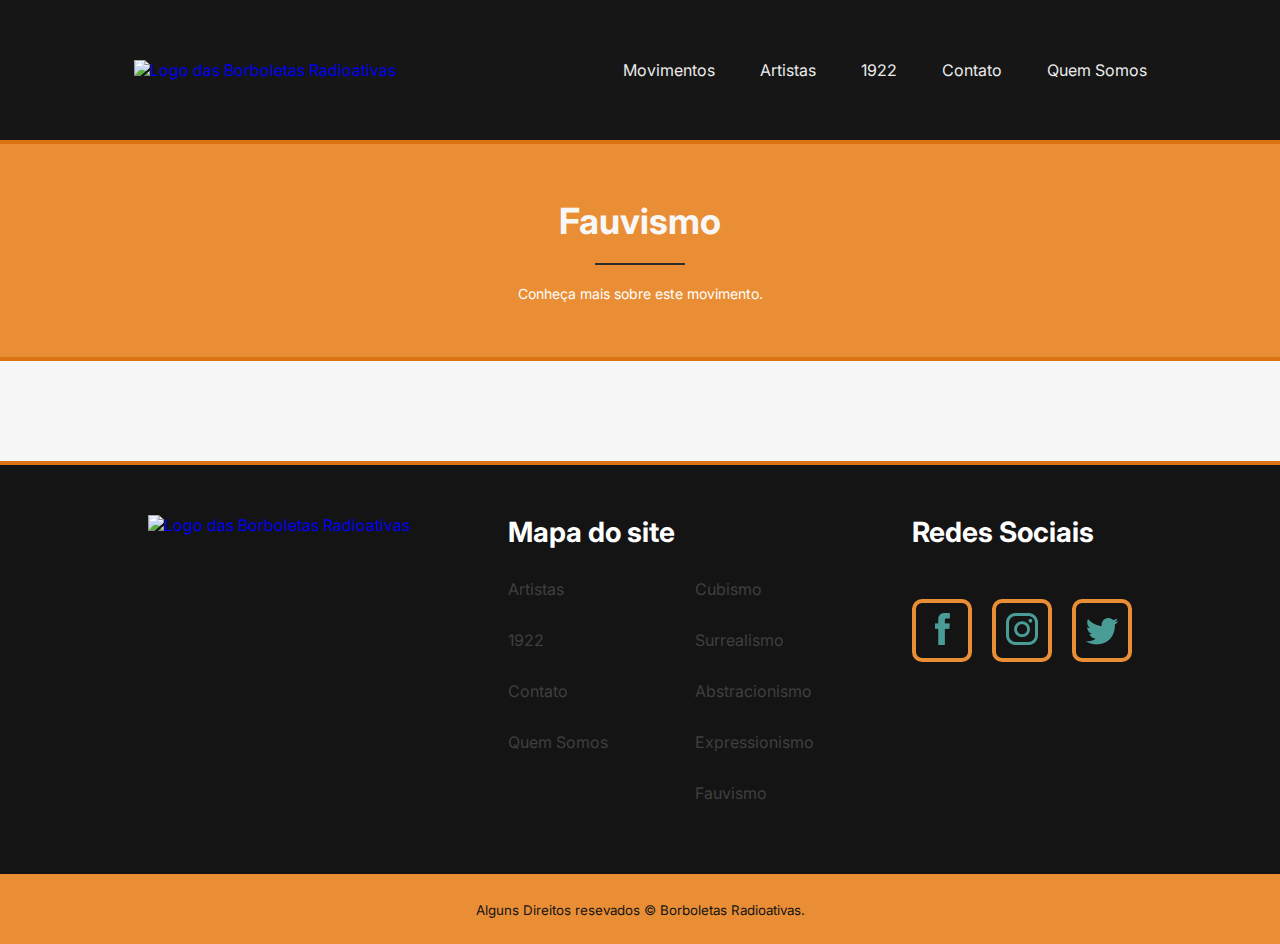
==== 1922.html @ eb455673 "varias coisas" ====
<!DOCTYPE html>
<html lang="pt-br">

<head>
  <meta charset="UTF-8">
  <link rel="icon" href="img/icon.svg" type="svg">
  <title>1922 - Movimentos Artisticos</title>
  <link rel="stylesheet" href="css/style.css">
  <link rel="preconnect" href="https://fonts.googleapis.com">
  <link rel="preconnect" href="https://fonts.gstatic.com" crossorigin>
  <link href="https://fonts.googleapis.com/css2?family=Inter:wght@200;400;700&display=swap" rel="stylesheet">
</head>

<body>
  <header class="header">
    <a href="index.html"><img src="img/logo.png" alt="Logo das Borboletas Radioativas"></a>
    <nav>
      <ul class="navegacao">
        <li><a href="#">Movimentos</a>
          <ul class="dropDown">
            <li><a href="cubismo.html">Cubismo</a></li>
            <li><a href="surrealismo.html">Surrealismo</a></li>
            <li><a href="abstracionismo.html">Abstracionismo</a></li>
            <li><a href="expressionismo.html">Expressionismo</a></li>
            <li><a href="fauvismo.html">Fauvismo</a></li>
          </ul>
        </li>
        <li><a href="artistas.html">Artistas</a></li>
        <li><a href="1922.html">1922</a></li>
        <li><a href="contato.html">Contato</a></li>
        <li><a href="quemsomos.html">Quem Somos</a></li>
      </ul>
    </nav>
  </header>
  <section class="banner banner-mov">
    <h1>Fauvismo</h1>
    <p>Conheça mais sobre este movimento.</p>
  </section>

  <!-- AQUI VEM COMEÇA SEU LAYOUT -->

  <footer class="footer-content">
    <a href="index.html"><img src="img/logo.png" alt="Logo das Borboletas Radioativas"></a>
    <section class="mapaSite">
      <section class="mapaSite-1">
        <h3>Mapa do site</h3>
        <ul>
          <li><a href="artistas.html">Artistas</a></li>
          <li><a href="1922.html">1922</a></li>
          <li><a href="contato.html">Contato</a></li>
          <li><a href="quemsomos.html">Quem Somos</a></li>
        </ul>
      </section>
      <section class="movimentos-mapa">
        <ul>
          <li><a href="cubismo.html">Cubismo</a></li>
          <li><a href="surrealismo.html">Surrealismo</a></li>
          <li><a href="abstracionismo.html">Abstracionismo</a></li>
          <li><a href="expressionismo.html">Expressionismo</a></li>
          <li><a href="fauvismo.html">Fauvismo</a></li>
        </ul>
      </section>
    </section>
    <section class="redesSociais">
      <h3>Redes Sociais</h3>
      <ul>
        <li><a href="#"><img src="img/face.png" alt="Facebook"></a></li>
        <li><a href="#"><img src="img/insta.png" alt="Instagram"></a></li>
        <li><a href="#"><img src="img/twitter.png" alt="Twitter"></a></li>
      </ul>
    </section>
  </footer>
  <footer class="copy">
    <small>Alguns Direitos resevados © Borboletas Radioativas.</small>
  </footer>
</body>

</html>
---- css/style.css ----
/*==========|Geral|==========*/
* {
  margin:0;
  padding: 0;
  text-decoration: none;
  list-style: none;
  font-family: "Inter", Arial, Helvetica, sans-serif;
}
body {
  background: #f7f7f7;
  color:#141414;
}
p {
  font-size:16px;
}


/*Utilitario*/
.img {
  border: white solid 5px;
  border-radius:4px;
  box-shadow: rgba(0, 0, 0, 0.4) 0px 2px 4px, rgba(0, 0, 0, 0.3) 0px 7px 13px -3px, rgba(0, 0, 0, 0.2) 0px -3px 0px inset;
}
.txt {
  text-align: center;
}
.subtitulo {
  margin-top:90px;
  font-size: 28px;
  color: #141414;
  text-align: center;
  margin-bottom: 20px;
}
.subtitulo:after {
  content: "";
  display: block;
  width: 100px;
  height: 3px;
  background: #4A9C97;
  margin: 5px auto;
}

/*==========|Header|==========*/
.header {
  padding:20px;
  background: #161616;
  display: flex;
  align-items: center;
  justify-content: space-around;
}
.navegacao{
  gap: 45px;
  display: flex;
}
.navegacao li a{
  padding:40px 0;
  display: inline-block;
  color:#ebebeb;
  font-size:16px;
  position: relative;
}
.navegacao li a:after {
  content: "";
  display: block;
  height: 2px;
  width: 0px;
  background: white;
  margin-top: 4px;
  transition: 0.3s;
  position: absolute;
}
.navegacao li a:hover {
  color:white;
}
.navegacao li a:hover:after {
  width: 100%;
}

/*==========|DropDown|==========*/
.dropDown li a {
  text-align: center;
  padding:0;
  margin:10px 15px 20px;
}
.navegacao ul {
  display: none;
  position:absolute;
  background: #161616;
  border-radius:4px;
  border:1px solid black;
}
.navegacao li:hover ul{
  display: block;
  position:absolute;
  top:101px;
}
.dropDown li:hover {
  background-color: #1a1a1a;
}

/*==========|BANNER|==========*/
.banner-mov h1:after {
  content:"";
  display: block;
  width: 90px;
  height: 2px;
  background: #2c2c2c;
  margin:20px auto 15px auto;
}
.banner-mov p {
  font-size:14px;
  color:#ffffff;
}
.banner {
  color:#f7f7f7;
  padding:55px 0px 55px 0px;
  border-top:4px solid #DC7313;
  border-bottom:4px solid #DC7313;
  background: #EA8E35;
  text-align: center;
}
.banner h1 {
  text-align: center;
  margin: 0 auto 20px;
  max-width:600px;
  font-size:36px;
}
.frase p {
  color: #ffffff;
  margin: 0 auto;
  max-width: 600px;
  font-style: italic;
  font-size:14px;
}
.frase p::after {
  content:"";
  display: block;
  width: 90px;
  height: 2px;
  background: #2c2c2c;
  margin:20px auto 15px auto;
}
.frase cite {
  display:block;
  margin-top:20px;
  font-style: normal;
}

/*==========|Conteúdo|==========*/
.container {
  max-width:920px;
  margin: 0 auto;
}
.article p{
  margin-bottom:40px;
}
.txt-article p {
  margin-bottom:20px;
}
.conteudo-txt {
  width:920px;
  margin: 30px auto;
}
.conteudo-img-txt {
  margin:0 auto;
  max-width:920px;
  display: flex;
  gap:30px;
}
.fonte small{
  display: flex;
  flex-direction: column;
  text-align: right;
  font-size: 14px;
  border-radius:10px;
  color:#aaaaaa;
  margin-bottom: 10px;
}
.fonte small a{
  color:#aaaaaa;
}
.fonte small a:hover {
  text-decoration: underline;
}
.content-2 {
  margin-top: 150px;
  display:flex;
  gap:40px;
  justify-content: center;
}
.content-2 section {
  max-width: 500px;
}
.content-2 article h2 {
  text-align: left;
  font-size: 28px;
  color:#141414;
}
.content-2 section h2::after {
  content:'';
  display: block;
  height: 3px;
  width:90px;
  background: #4A9C97;
  margin:10px 0px;
}
.content-2 section p {
  margin-bottom:20px;
}
.content-2 section footer small {
  align-items: flex-start;
}

/*==========|Footer|==========*/
.footer-content {
  margin-top:100px;
  border-top:4px solid #DC7313;
  background: #141414;
  color:white;
  display:flex;
  justify-content: space-evenly;
  align-self: center;
  padding:50px;
}
.mapaSite {
  display:flex;
  gap:20px;
}
.footer-content h3 {
  margin-bottom:20px;
  font-size:28px;
  color: white;
}
.mapaSite-1 ul li a{
  display: inline-block;
  color:#3f3f3f;
  padding:10px 0px;
}
.mapaSite-1 ul li{
  margin:5px 0;
}
.mapaSite-1 ul li a::after{
  content: "";
  display: block;
  height: 2px;
  width: 0px;
  background: #aaaaaa;
  margin-top: 4px;
  transition: 0.3s;
}
.mapaSite-1 ul li a:hover:after {
  width: 100%;
}
.mapaSite-1 ul li a:hover{
  color:#aaaaaa;
}
.movimentos-mapa {
  margin-top:12px;
}
.movimentos-mapa ul li a {
  display: inline-block;
  color: #3f3f3f;
  padding:10px 0;
}
.movimentos-mapa h4{
  margin-bottom:20px;
  font-size: 18px;
  color:#141414;
}
.movimentos-mapa ul li a::after{
  content: "";
  display: block;
  height: 2px;
  width: 0px;
  background: #aaaaaa;
  margin-top: 4px;
  transition: 0.3s;
}
.movimentos-mapa ul li a:hover:after{
  width:100%;
}
.movimentos-mapa ul li a:hover {
  color:#aaaaaa;
}
.movimentos-mapa ul li {
  margin: 5px 0px;
}
.movimentos-mapa ul li:nth-child(1) {
  margin-top:42px;
}
.redesSociais ul{
  margin-top:50px;
  display: flex;
  gap:20px;
  align-items: center;
  justify-content: center;
}
.redesSociais ul li {
  padding:10px 10px 9px;
  border: #EA8E35 solid 4px;
  border-radius: 10px;
  transition:0.3s;
}
.redesSociais ul li:hover {
 border-radius: 2px;
 border:#00747C solid 4px;
 transform: translateY(-4px);
}
.copy {
  text-align: center;
  background:#EA8E35;
  padding:25px;
}

/*==========|Abstracionismo|==========*/
.abs-section {
  margin-top:60px;
  display: flex;
  gap: 20px;
}
.abs-section .txt-article {
  margin-top:70px;
}
.abs-section article h2 {
  margin:20px 0px 10px 0px;
  font-size:24px;
  text-align: left;
}
.abs-section article h2:after {
  margin:5px 0px 0px 2px;
}
.abs-caracteristicas h2 {
  max-width: 450px;
  margin-top:50px;
  font-size: 30px;
  text-align: left;
}
.abs-caracteristicas h2:after{
  margin: 10px 0px;
}
.abs-caracteristicas p {
  margin-top:20px;
  max-width: 700px;
}
.abs-caracteristicas ul{
  max-width: 300px;
  margin:30px 0px 0px 30px;
}
.abs-caracteristicas ul li{
  padding:10px;
}
.abs-caracteristicas ul li:nth-child(2n+1){
  background: #4A9C97;
}
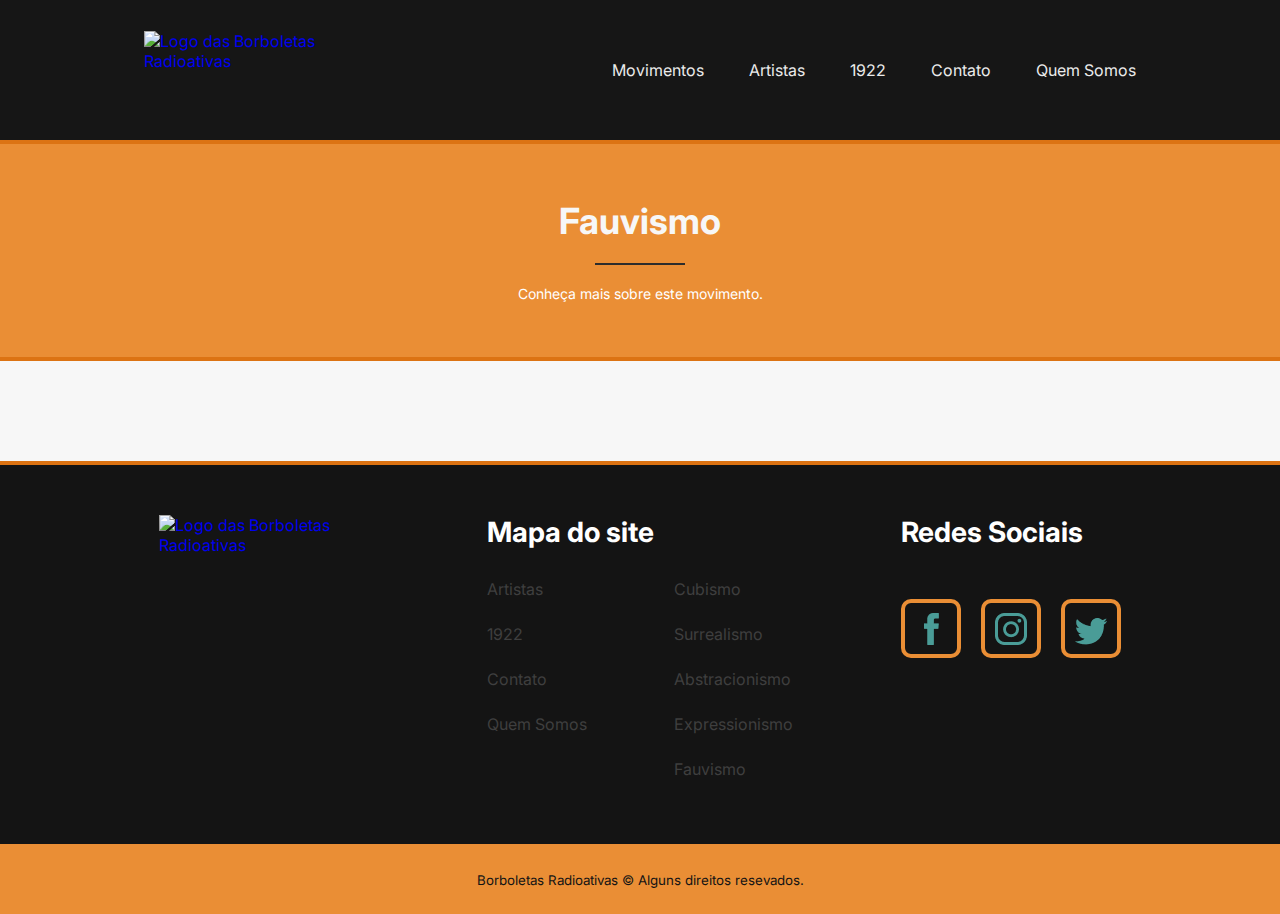
==== commit 363f7132: "correção footer mensagem de copy" ====
--- a/1922.html
+++ b/1922.html
@@ -3,7 +3,7 @@
 
 <head>
   <meta charset="UTF-8">
-  <link rel="icon" href="img/icon.svg" type="svg">
+  <link rel="icon" href="img/icon.svg">
   <title>1922 - Movimentos Artisticos</title>
   <link rel="stylesheet" href="css/style.css">
   <link rel="preconnect" href="https://fonts.googleapis.com">
@@ -13,7 +13,7 @@
 
 <body>
   <header class="header">
-    <a href="index.html"><img src="img/logo.png" alt="Logo das Borboletas Radioativas"></a>
+    <a href="index.html"><img src="img/logo.png" alt="Logo das Borboletas Radioativas" width="219" height="78"></a>
     <nav>
       <ul class="navegacao">
         <li><a href="#">Movimentos</a>
@@ -40,8 +40,9 @@
   <!-- AQUI VEM COMEÇA SEU LAYOUT -->
 
   <footer class="footer-content">
-    <a href="index.html"><img src="img/logo.png" alt="Logo das Borboletas Radioativas"></a>
+    <a href="index.html"><img src="img/logo.png" alt="Logo das Borboletas Radioativas" width="219" height="78"></a>
     <section class="mapaSite">
+      <h6 class="remove">Footer.</h6>
       <section class="mapaSite-1">
         <h3>Mapa do site</h3>
         <ul>
@@ -52,6 +53,7 @@
         </ul>
       </section>
       <section class="movimentos-mapa">
+        <h6 class="remove">Movimentos</h6>
         <ul>
           <li><a href="cubismo.html">Cubismo</a></li>
           <li><a href="surrealismo.html">Surrealismo</a></li>
@@ -64,14 +66,14 @@
     <section class="redesSociais">
       <h3>Redes Sociais</h3>
       <ul>
-        <li><a href="#"><img src="img/face.png" alt="Facebook"></a></li>
-        <li><a href="#"><img src="img/insta.png" alt="Instagram"></a></li>
-        <li><a href="#"><img src="img/twitter.png" alt="Twitter"></a></li>
+        <li><a href="#"><img width="32" height="32" src="img/face.png" alt="Facebook"></a></li>
+        <li><a href="#"><img width="32" height="32" src="img/insta.png" alt="Instagram"></a></li>
+        <li><a href="#"><img width="32" height="32" src="img/twitter.png" alt="Twitter"></a></li>
       </ul>
     </section>
   </footer>
   <footer class="copy">
-    <small>Alguns Direitos resevados © Borboletas Radioativas.</small>
+    <small>Borboletas Radioativas © Alguns direitos resevados.</small>
   </footer>
 </body>
 
--- a/css/style.css
+++ b/css/style.css
@@ -1,4 +1,5 @@
-/*==========|Geral|==========*/
+@charset "UTF-8";
+/*==========|Geral by Dimitri|==========*/
 * {
   margin:0;
   padding: 0;
@@ -13,9 +14,13 @@
 p {
   font-size:16px;
 }
-
-
-/*Utilitario*/
+img {
+  display: block;
+}
+/*==========|Utilitário by Dimitri|==========*/
+.remove {
+  display:none;
+}
 .img {
   border: white solid 5px;
   border-radius:4px;
@@ -40,7 +45,7 @@
   margin: 5px auto;
 }
 
-/*==========|Header|==========*/
+/*==========|Header by Dimitri|==========*/
 .header {
   padding:20px;
   background: #161616;
@@ -53,30 +58,17 @@
   display: flex;
 }
 .navegacao li a{
-  padding:40px 0;
+  padding: 40px 0;
   display: inline-block;
   color:#ebebeb;
   font-size:16px;
   position: relative;
 }
-.navegacao li a:after {
-  content: "";
-  display: block;
-  height: 2px;
-  width: 0px;
-  background: white;
-  margin-top: 4px;
-  transition: 0.3s;
-  position: absolute;
-}
 .navegacao li a:hover {
-  color:white;
-}
-.navegacao li a:hover:after {
-  width: 100%;
-}
-
-/*==========|DropDown|==========*/
+  color:#4A9C97;
+}
+
+/*==========|DropDown by Dimitri|==========*/
 .dropDown li a {
   text-align: center;
   padding:0;
@@ -98,7 +90,7 @@
   background-color: #1a1a1a;
 }
 
-/*==========|BANNER|==========*/
+/*==========|BANNER by Dimitri|==========*/
 .banner-mov h1:after {
   content:"";
   display: block;
@@ -110,6 +102,8 @@
 .banner-mov p {
   font-size:14px;
   color:#ffffff;
+  max-width:300px;
+  margin:0 auto;
 }
 .banner {
   color:#f7f7f7;
@@ -146,7 +140,7 @@
   font-style: normal;
 }
 
-/*==========|Conteúdo|==========*/
+/*==========|Conteúdo Home by Dimitri|==========*/
 .container {
   max-width:920px;
   margin: 0 auto;
@@ -211,7 +205,7 @@
   align-items: flex-start;
 }
 
-/*==========|Footer|==========*/
+/*==========|Footer by Dimitri|==========*/
 .footer-content {
   margin-top:100px;
   border-top:4px solid #DC7313;
@@ -239,18 +233,6 @@
 .mapaSite-1 ul li{
   margin:5px 0;
 }
-.mapaSite-1 ul li a::after{
-  content: "";
-  display: block;
-  height: 2px;
-  width: 0px;
-  background: #aaaaaa;
-  margin-top: 4px;
-  transition: 0.3s;
-}
-.mapaSite-1 ul li a:hover:after {
-  width: 100%;
-}
 .mapaSite-1 ul li a:hover{
   color:#aaaaaa;
 }
@@ -267,18 +249,6 @@
   font-size: 18px;
   color:#141414;
 }
-.movimentos-mapa ul li a::after{
-  content: "";
-  display: block;
-  height: 2px;
-  width: 0px;
-  background: #aaaaaa;
-  margin-top: 4px;
-  transition: 0.3s;
-}
-.movimentos-mapa ul li a:hover:after{
-  width:100%;
-}
 .movimentos-mapa ul li a:hover {
   color:#aaaaaa;
 }
@@ -299,12 +269,9 @@
   padding:10px 10px 9px;
   border: #EA8E35 solid 4px;
   border-radius: 10px;
-  transition:0.3s;
 }
 .redesSociais ul li:hover {
- border-radius: 2px;
  border:#00747C solid 4px;
- transform: translateY(-4px);
 }
 .copy {
   text-align: center;
@@ -312,7 +279,7 @@
   padding:25px;
 }
 
-/*==========|Abstracionismo|==========*/
+/*==========|Abstracionismo by Dimitri|==========*/
 .abs-section {
   margin-top:60px;
   display: flex;
@@ -349,7 +316,467 @@
 .abs-caracteristicas ul li{
   padding:10px;
 }
-.abs-caracteristicas ul li:nth-child(2n+1){
+.abs-caracteristicas ul li:nth-child(odd){
   background: #4A9C97;
 }
-
+.vertentes .txt{
+  max-width:600px;
+  margin:0 auto;
+}
+.vertente-content {
+  margin-top:50px;
+  text-align: center;
+}
+.vertente-content p {
+  margin:10px auto 20px;
+  max-width:400px;
+}
+.vertente-content h2 {
+  margin-top:20px;
+  font-size: 26px;
+}
+.vertente-car {
+  display: flex;
+  font-size: 13px;
+  gap:15px;
+  justify-content: center;
+}
+.vertente-car li {
+  background:#4A9C97;
+  padding:5px 8px;
+  border-radius:5px;
+  align-content: center;
+}
+.vertentes-flex {
+  display: flex;
+  gap:50px;
+}
+.vertente-content h3 {
+  margin-bottom:10px;
+}
+
+/*==========|Artistas by Dimitri|==========*/
+.artistas-container h1 {
+  font-size: 34px;
+  margin:100px 0px 30px;
+  text-align: center;
+}
+.artistas-content {
+  display:flex;
+  justify-content: center;
+  gap:20px;
+  margin-bottom:150px;
+}
+.artistas-bio-button a {
+  display:block;
+  padding:11px 164px;
+  background: #4A9C97;
+  margin-top:10px;/*ajuste*/
+  font-size:18px;
+  font-weight: bold;
+  color:#141414;
+}
+.artistas-bio-button a:hover {
+  background-color: #00747C;
+}
+.artistas-bio-button h2 {
+  margin:10px 0px 20px 0px;
+}
+.artistas-bio-button p {
+  max-width: 400px;
+}
+
+
+
+/*==========|Tabela by Dimitri|==========*/
+.tabela strong {
+  color:#00747C;
+}
+.tabela {
+  align-self: flex-end;
+}
+.tabela p {
+  max-width:300px;
+  margin-top:10px;
+}
+table {
+  display: block;
+}
+caption {
+  background: #141414;
+  color:white;
+  padding:10px;
+}
+thead tr th{
+  padding:5px;
+  background: #EA8E35;
+  border: 2px #DC7313 solid;
+  color:white;
+}
+tbody tr td{
+  border: 2px #DC7313 solid;
+}
+tfoot tr td{
+  border: 2px #DC7313 solid;
+}
+thead tr {
+  background: #EA8E35;
+}
+
+/*==========|Fauvismo by Dimitri|==========*/
+.fauvismo p{
+  margin:0;
+}
+.fauvismo-content p {
+  margin-bottom:0;
+  text-align: left;
+}
+.footer-fauvismo small {
+  margin-top:10px;
+}
+/*==========|Cubismo by Lucas Vieira|==========*/
+.Margens{
+  margin-left: 300px;
+  margin-right: 300px;
+}
+.titulo1{
+  font-family: 'Segoe UI', Tahoma, Geneva, Verdana, sans-serif;
+  margin-top: 90px;
+  margin-bottom: 20px;
+  text-align: center;
+}
+.textoOrigem{
+  text-align: center;
+}
+.titulo2{
+  font-family: 'Segoe UI', Tahoma, Geneva, Verdana, sans-serif;
+  margin-top: 50px;
+  margin-bottom: 20px;
+  text-align: center;
+}
+ .titulolista{
+  text-align: center;
+  margin-bottom: 20px;
+  margin-top: 50px;
+ }
+.lista li{
+  list-style:decimal;
+  text-align: left;
+}
+.caracteristicas{
+  display:block;
+  margin-left: 270px;
+  margin-right: 190px;
+}
+/* CÉZANNIANA */
+.titulo3{
+  margin-top: 50px;
+  margin-bottom: 20px;
+  font-family: 'Segoe UI', Tahoma, Geneva, Verdana, sans-serif;
+  text-align:left;
+}
+.txtCezan{
+  margin-top: 105px;
+  margin-left:400px;
+  text-align: left;
+  margin-bottom: 180px;
+}
+.cezanimg{
+  float: left;
+}
+
+.smallleft{
+  display: block;
+  text-align: left;
+  color: #4A9C97;
+  margin-top:5px;
+}
+
+/* ANALÍTICA */
+.titulo4{
+  margin-bottom: 20px;
+  margin-top: 50px;
+  font-family: 'Segoe UI', Tahoma, Geneva, Verdana, sans-serif;
+  text-align:right;
+}
+.txtanalit{
+  margin-top:130px;
+  margin-right: 400px;
+  text-align: right;
+  margin-bottom: 170px;
+
+}
+.analitimg{
+  float:right;
+}
+
+.smallanalitc{
+  text-align: right;
+  display:block;
+  color: #4A9C97;
+  margin-top: 5px;
+}
+
+
+/* SINTÉTICA */
+.titulo5{
+  margin-bottom: 20px;
+  margin-top: 50px;
+  font-family: Arial, Helvetica, sans-serif;
+  text-align: left;
+}
+.txtsintet{
+  margin-top: 120px;
+  margin-left:400px;
+  text-align: left;
+  margin-bottom: 180px;
+}
+
+.sintetimg{
+  float: left;
+}
+
+.smallsintetic{
+  display: block;
+  text-align: left;
+  color: #4A9C97;
+  margin-top: 5px;
+}
+
+.pintores{
+  display: block;
+  margin:0 auto;
+  width:125px;
+}
+
+.titulolista2{
+  text-align: center;
+  margin-bottom: 20px;
+  margin-top: 50px;
+}
+
+.caracteristicas{
+  display: block;
+  margin:auto;
+  width:260px;
+}
+
+/* CSS Quem somos */
+.Main{
+  margin-left:300px;
+  margin-right:300px;
+}
+
+/* dimitri */
+.titulo{
+  text-align: left;
+  margin-top: 50px;;
+}
+.biografiaD{
+  height: 224px;
+  margin-top:50px;
+  margin-left: 300px;
+  text-align: left;
+}
+.foto{
+  width: 268px;
+  float: left;
+}
+
+/* dany */
+.tituloDANY{
+  text-align: right;
+}
+.fotoDa{
+  width: 268px;
+  float: right;
+}
+.biografiaDANY{
+  height: 224px;
+  margin-right: 300px;
+  text-align: right;
+  margin-top:50px;
+}
+
+/* lucaspereira */
+.tituloLUCAS{
+  text-align: left;
+}
+.fotoLu{
+  width: 268px;
+  float: left;
+}
+.biografiaLUCAS{
+  margin-top: 50px;
+  height: 224px;
+  margin-left: 300px;
+  text-align: left;
+}
+
+/* lucasvieira */
+.tituloLUC{
+  text-align: right;
+}
+.fotoLuc{
+  width:268px;
+  float: right;
+}
+.biografiaLUC{
+  height: 224px;
+  margin-top: 50px;
+  margin-right: 300px;
+  text-align: right;
+}
+
+/* mathues */
+.tituloMAT{
+  text-align: left;
+}
+.fotoMat{
+  width: 268px;
+  float:left;
+}
+.biografiaMAT{
+  margin-top: 60px;
+  height: 224px;
+  margin-left: 300px ;
+  text-align: left;
+}
+
+
+/*==========|Expressionismo by Lucas Pereira|==========*/
+.exp h2{
+  text-align: left;
+}
+.exp h2::after {
+  margin:5px 0px 0px 2px;
+}
+.exp img{
+  margin: 30px auto 60px auto ;
+  display:block ;
+}
+.exp-lista ul li{
+  padding: 5px;
+  list-style: disc;
+}
+.vangogh h3 {
+  font-size: 30px;
+  margin-left: 75px;
+}
+.vangogh img {
+  margin: 5px;
+  display: inline;
+}
+.vangogh p {
+  float: right;
+  max-width: 590px;
+  margin-top:60px;
+}
+
+/*==========|Expressionismo by Dany Jonathan|==========*/
+.sectionSur {
+  display: flex;
+  justify-content: space-around;
+  gap: 40px;
+}
+.principais {
+  display: flex;
+  justify-content: space-around;
+  gap: 40px;
+}
+.SurBrasil {
+  display: flex;
+  justify-content: space-around;
+  gap: 40px;
+}
+.container-2 {
+  max-width: 1000px;
+  margin: 0 auto;
+}
+.pImage {
+  font-size: 12px;
+  color: #00747C;
+}
+.fonteLeft {
+  display: flex;
+  flex-direction: column;
+  text-align: left;
+  font-size: 14px;
+  border-radius: 10px;
+  color: #aaaaaa;
+  margin-bottom: 10px;
+}
+.fonteLeft small a {
+  color: #aaaaaa;
+  font-size: 14px;
+}
+.fonteLeft small a:hover {
+  text-decoration: underline;
+  font-size: 14px;
+}
+.colorLi {
+  background-color: #4A9C97;
+  color: #f7f7f7;
+}
+.principais article footer small {
+  font-size: 14px;
+}
+.principais aside ul li {
+  padding: 5px;
+
+}
+.principais article ul li {
+  padding: 5px;
+}
+
+/*==========|Contato by Dany Jonathan and Dimitri|==========*/
+.contato-bg {
+  margin:100px auto;
+  background-color: #141414;
+  padding:80px;
+  border:none;
+  max-width: 400px;
+}
+.contato-bg h2 {
+  color:white;
+  max-width:400px;
+  text-align: left;
+  margin:0;
+}
+.contato-bg h2::after {
+  background: #DC7313;
+  margin:10px 0;
+}
+.contato-bg label {
+  display: block;
+  color:white;
+}
+.contato-bg input {
+  min-width:300px;
+  margin-top:5px;
+  margin-bottom:10px;
+  padding:8px 10px 8px 5px;
+  font-size: 16px;
+  border:3px solid #00747C;
+}
+.contato-bg textarea {
+  padding:8px 10px 8px 5px;
+  font-size:16px;
+  min-width:300px;
+  min-height: 150px;
+  margin-top:5px;
+  margin-bottom:25px;
+  border:3px solid #00747C;
+  resize: none;
+}
+.contato-bg button {
+  display: block;
+  padding:10px 45px;
+  font-size:16px;
+  background: #DC7313;
+  border: none;
+  font-weight: bold;
+}
+.contato-bg button:hover {
+  background: #EA8E35;
+}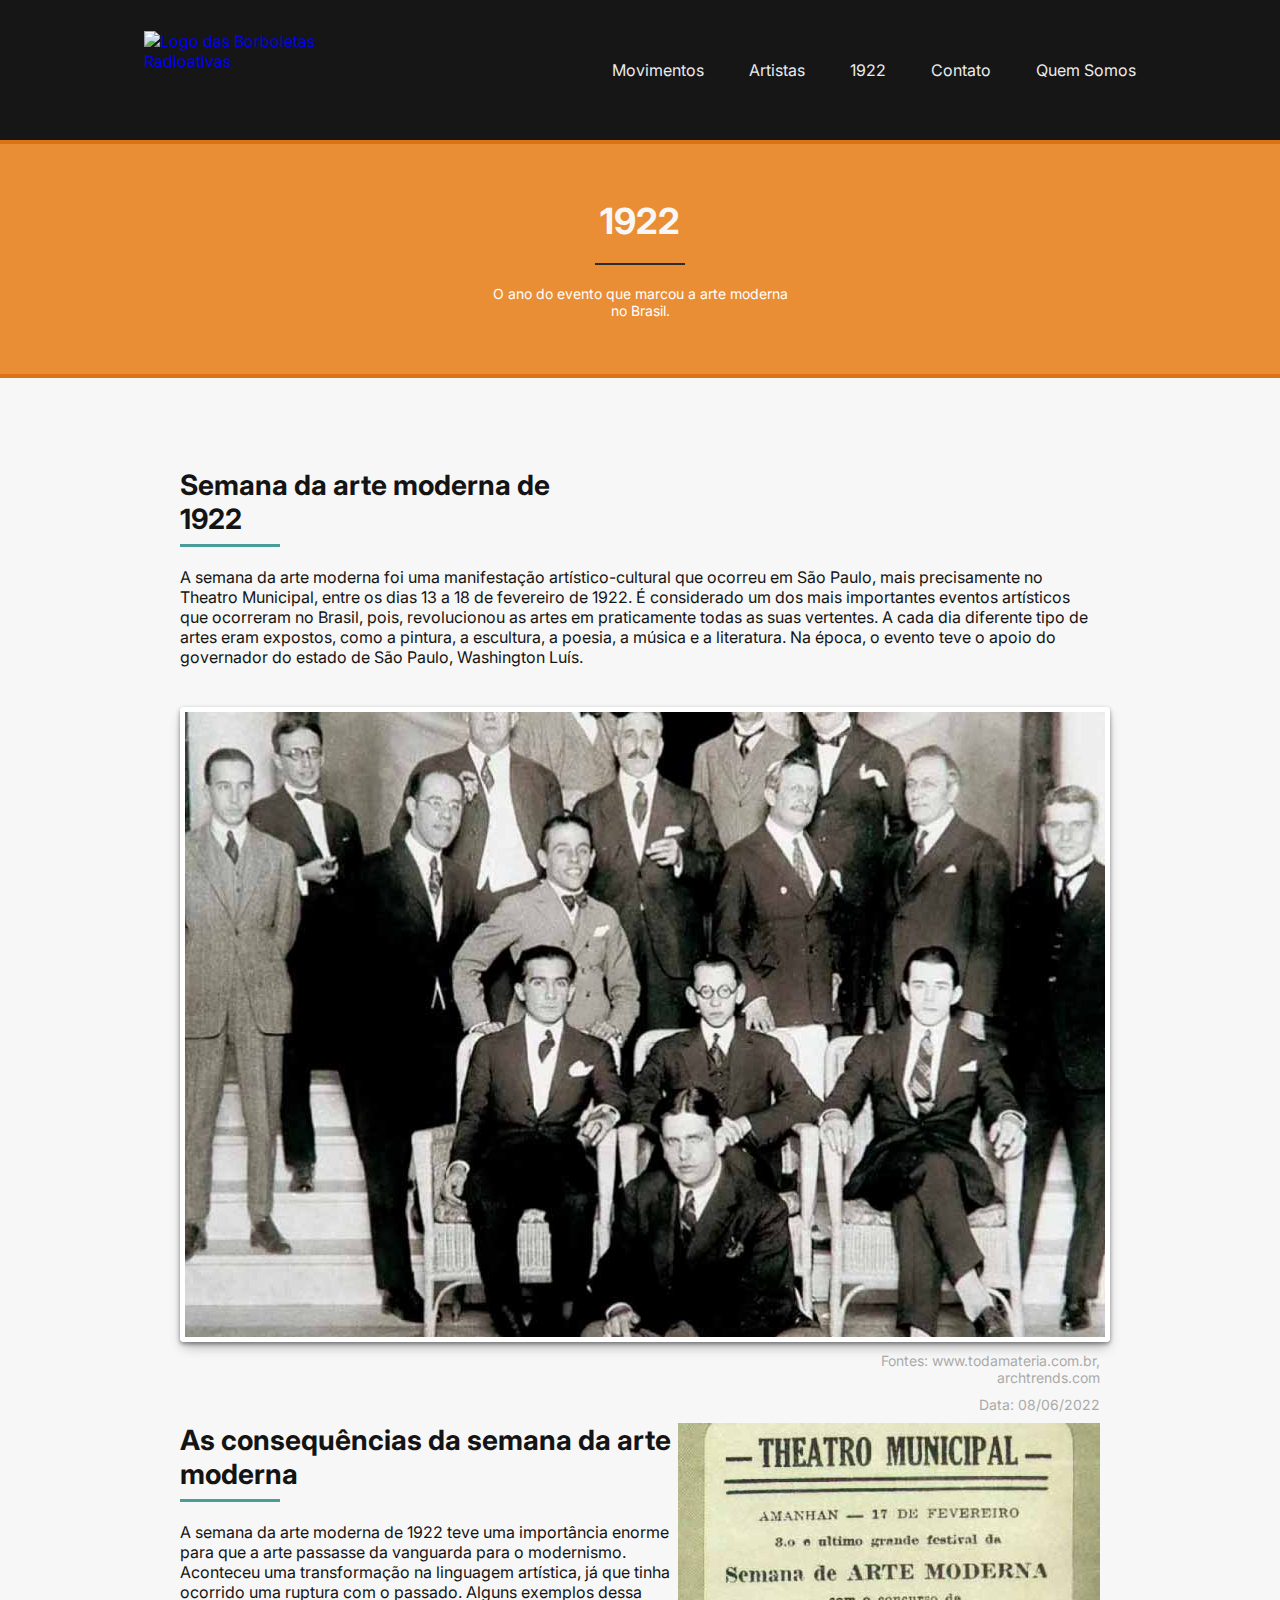
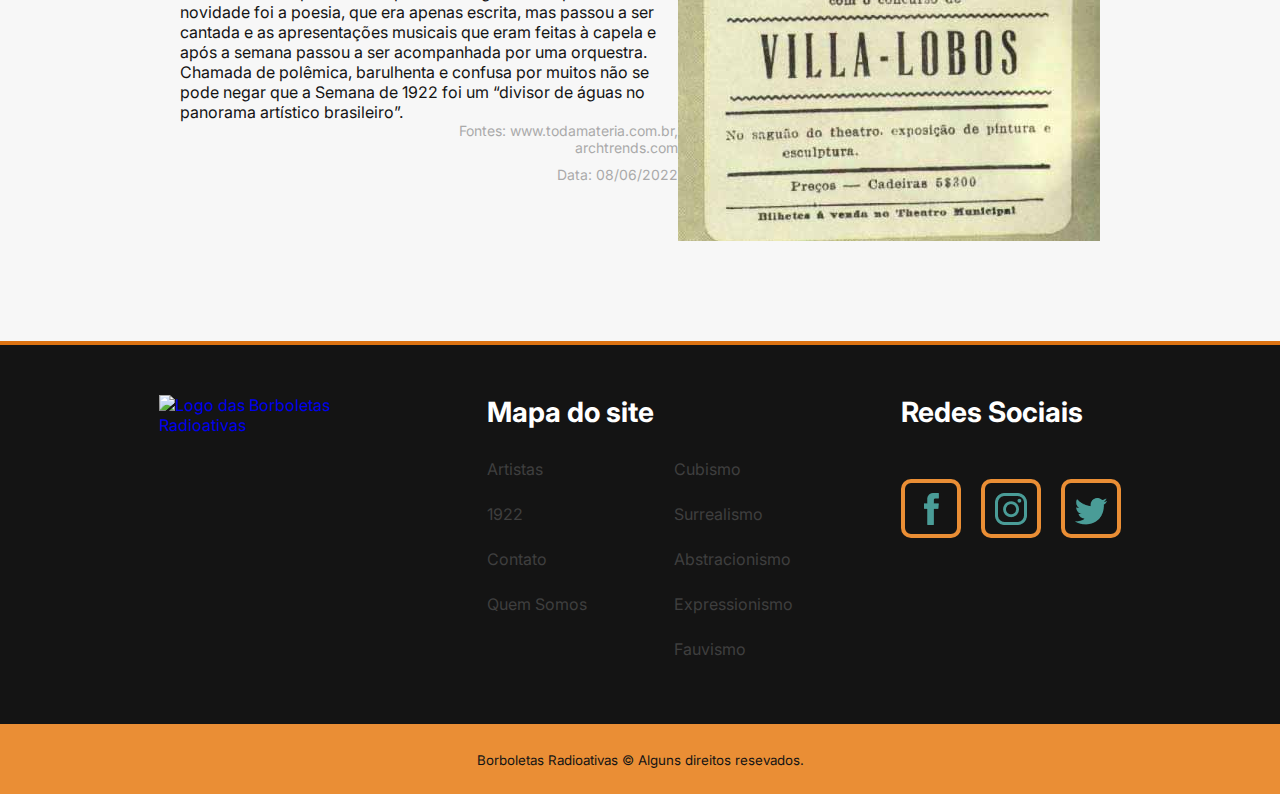
==== commit affbd027: "correção de erros na galeria" ====
--- a/1922.html
+++ b/1922.html
@@ -33,11 +33,36 @@
     </nav>
   </header>
   <section class="banner banner-mov">
-    <h1>Fauvismo</h1>
-    <p>Conheça mais sobre este movimento.</p>
+    <h1>1922</h1>
+    <p>O ano do evento que marcou a arte moderna no Brasil.</p>
   </section>
-
-  <!-- AQUI VEM COMEÇA SEU LAYOUT -->
+  <main class="container">
+    <article class="article eventoArte">
+      <h2 class="subtitulo">Semana da arte moderna de 1922</h2>
+      <p>A semana da arte moderna foi uma manifestação artístico-cultural que ocorreu em São Paulo, mais precisamente no Theatro Municipal, entre os dias 13 a 18 de fevereiro de 1922. É considerado um dos mais importantes eventos artísticos que ocorreram no Brasil, pois, revolucionou as artes em praticamente todas as suas vertentes. A cada dia diferente tipo de artes eram expostos, como a pintura, a escultura, a poesia, a música e a literatura. Na época, o evento teve o apoio do governador do estado de São Paulo, Washington Luís.</p>
+      <img class="img" src="img/1922/1922-img1.jpg" alt="Comissão Organizadora da Semana de Arte Moderna. Da esquerda para a direita: Manuel Bandeira é o segundo e Mário de Andrade, o terceiro; Oswald de Andrade aparece em primeiro plano." width="920" height="625">
+      <footer class="fonte">
+        <small><a href=": https://www.todamateria.com.br/semana-de-arte-moderna/">Fontes: www.todamateria.com.br, </a><a href="https://archtrends.com/blog/semana-de-arte-moderna-de-1922/
+          ">archtrends.com</a></small>
+        <small>Data: 08/06/2022</small>
+      </footer>
+    </article>
+    <section class="consequencias-content">
+      <article class="consequencias">
+        <h2 class="subtitulo">As consequências da semana da arte moderna</h2>
+        <p>A semana da arte moderna de 1922 teve uma importância enorme para que a arte passasse da vanguarda para o modernismo. Aconteceu uma transformação na linguagem artística, já que tinha ocorrido uma ruptura com o passado. Alguns exemplos dessa novidade foi a poesia, que era apenas escrita, mas passou a ser cantada e as apresentações musicais que eram feitas à capela e após a semana passou a ser acompanhada por uma orquestra.</p>
+        <p>Chamada de polêmica, barulhenta e confusa por muitos não se pode negar que a Semana de 1922 foi um “divisor de águas no panorama artístico brasileiro”. </p>
+        <footer class="fonte">
+          <small><a href="https://www.todamateria.com.br/semana-de-arte-moderna/">Fontes: www.todamateria.com.br, </a><a href="https://archtrends.com/blog/semana-de-arte-moderna-de-1922/
+            ">archtrends.com</a></small>
+          <small>Data: 08/06/2022</small>
+        </footer>
+      </article>
+      <aside>
+        <img src="img/1922/1922-img2.jpg" alt="Anúncio da última apresentação da Semana de Arte Moderna de 1922, comandada pelos espetáculos musicais de Heitor Villa-Lobos" width="422" height="418">
+      </aside>
+    </section>
+  </main>
 
   <footer class="footer-content">
     <a href="index.html"><img src="img/logo.png" alt="Logo das Borboletas Radioativas" width="219" height="78"></a>
--- a/css/style.css
+++ b/css/style.css
@@ -1,5 +1,5 @@
 @charset "UTF-8";
-/*==========|Geral by Dimitri|==========*/
+/*==========|Geral|==========*/
 * {
   margin:0;
   padding: 0;
@@ -17,7 +17,7 @@
 img {
   display: block;
 }
-/*==========|Utilitário by Dimitri|==========*/
+/*==========|Utilitário|==========*/
 .remove {
   display:none;
 }
@@ -386,8 +386,6 @@
   max-width: 400px;
 }
 
-
-
 /*==========|Tabela by Dimitri|==========*/
 .tabela strong {
   color:#00747C;
@@ -422,6 +420,9 @@
 thead tr {
   background: #EA8E35;
 }
+td {
+  max-width:130px;
+}
 
 /*==========|Fauvismo by Dimitri|==========*/
 .fauvismo p{
@@ -433,6 +434,39 @@
 }
 .footer-fauvismo small {
   margin-top:10px;
+}
+
+/*==========|Galeria by Dimitri|==========*/
+.galeria {
+  margin-top:50px;
+  display: grid;
+  grid-template-columns: 1fr 1fr;
+  gap:20px;
+}
+
+/*==========|1922 by Dimitri|==========*/
+.eventoArte .subtitulo{
+  text-align: left;
+  max-width: 380px;
+}
+.eventoArte .subtitulo::after{
+  margin: 8px 0;
+}
+.eventoArte img {
+  margin-bottom:10px;
+}
+.consequencias-content {
+  display: flex;
+}
+.consequencias{
+  align-self: flex-start;
+}
+.consequencias .subtitulo{
+  margin-top: 0;
+  text-align: left;
+}
+.consequencias .subtitulo::after{
+  margin: 8px 0;
 }
 /*==========|Cubismo by Lucas Vieira|==========*/
 .Margens{
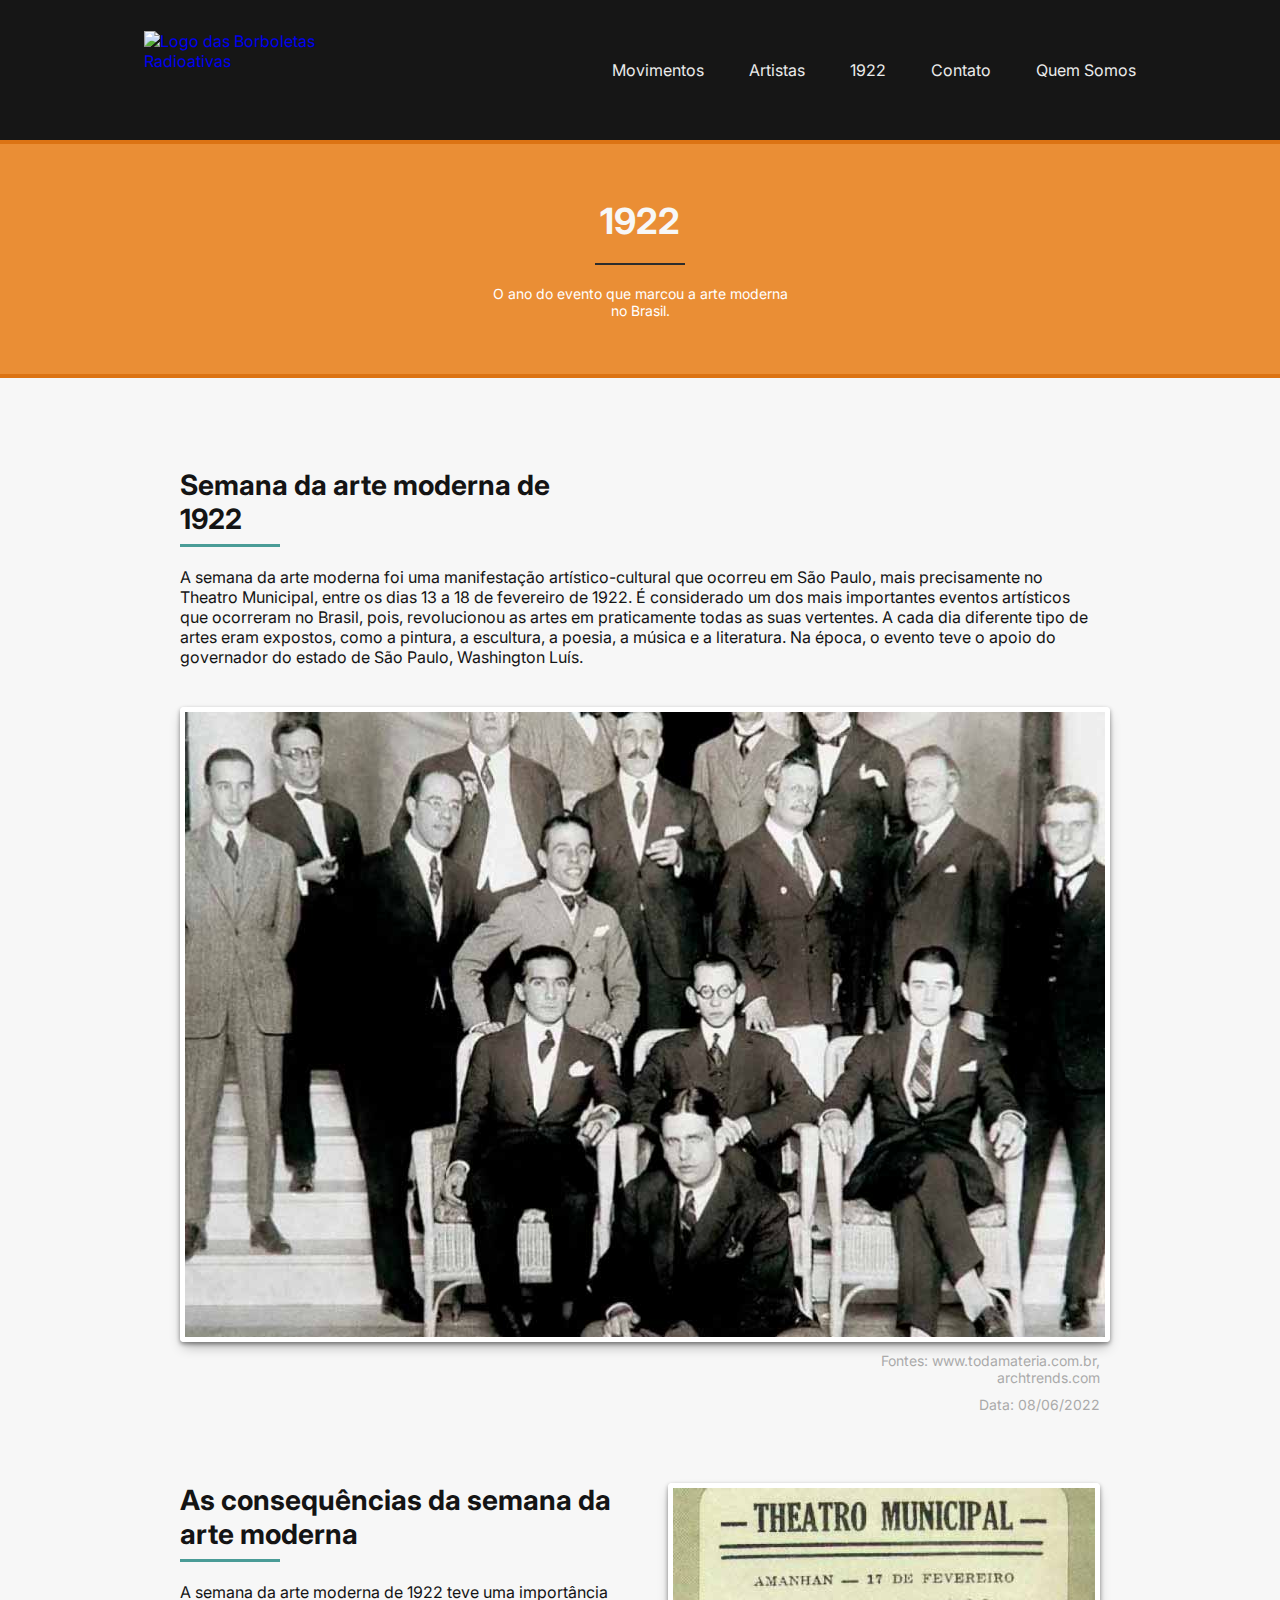
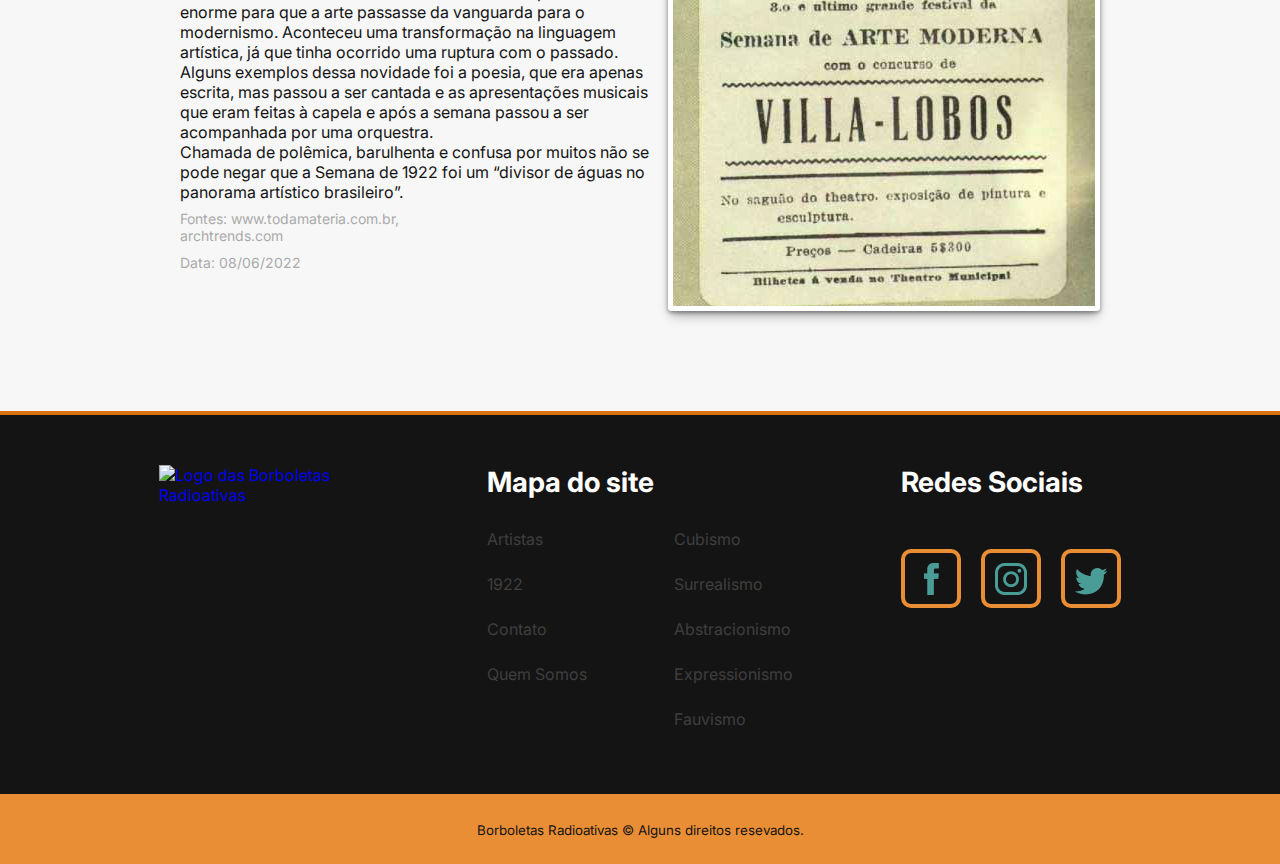
==== commit c6001620: "arrumei o contato" ====
--- a/1922.html
+++ b/1922.html
@@ -59,7 +59,7 @@
         </footer>
       </article>
       <aside>
-        <img src="img/1922/1922-img2.jpg" alt="Anúncio da última apresentação da Semana de Arte Moderna de 1922, comandada pelos espetáculos musicais de Heitor Villa-Lobos" width="422" height="418">
+        <img class="img" src="img/1922/1922-img2.jpg" alt="Anúncio da última apresentação da Semana de Arte Moderna de 1922, comandada pelos espetáculos musicais de Heitor Villa-Lobos" width="422" height="418">
       </aside>
     </section>
   </main>
--- a/css/style.css
+++ b/css/style.css
@@ -456,7 +456,9 @@
   margin-bottom:10px;
 }
 .consequencias-content {
-  display: flex;
+  margin-top:70px;
+  display: flex;
+  gap: 10px;
 }
 .consequencias{
   align-self: flex-start;
@@ -467,6 +469,10 @@
 }
 .consequencias .subtitulo::after{
   margin: 8px 0;
+}
+.consequencias .fonte small{
+  margin-top:8px;
+  text-align: left;
 }
 /*==========|Cubismo by Lucas Vieira|==========*/
 .Margens{
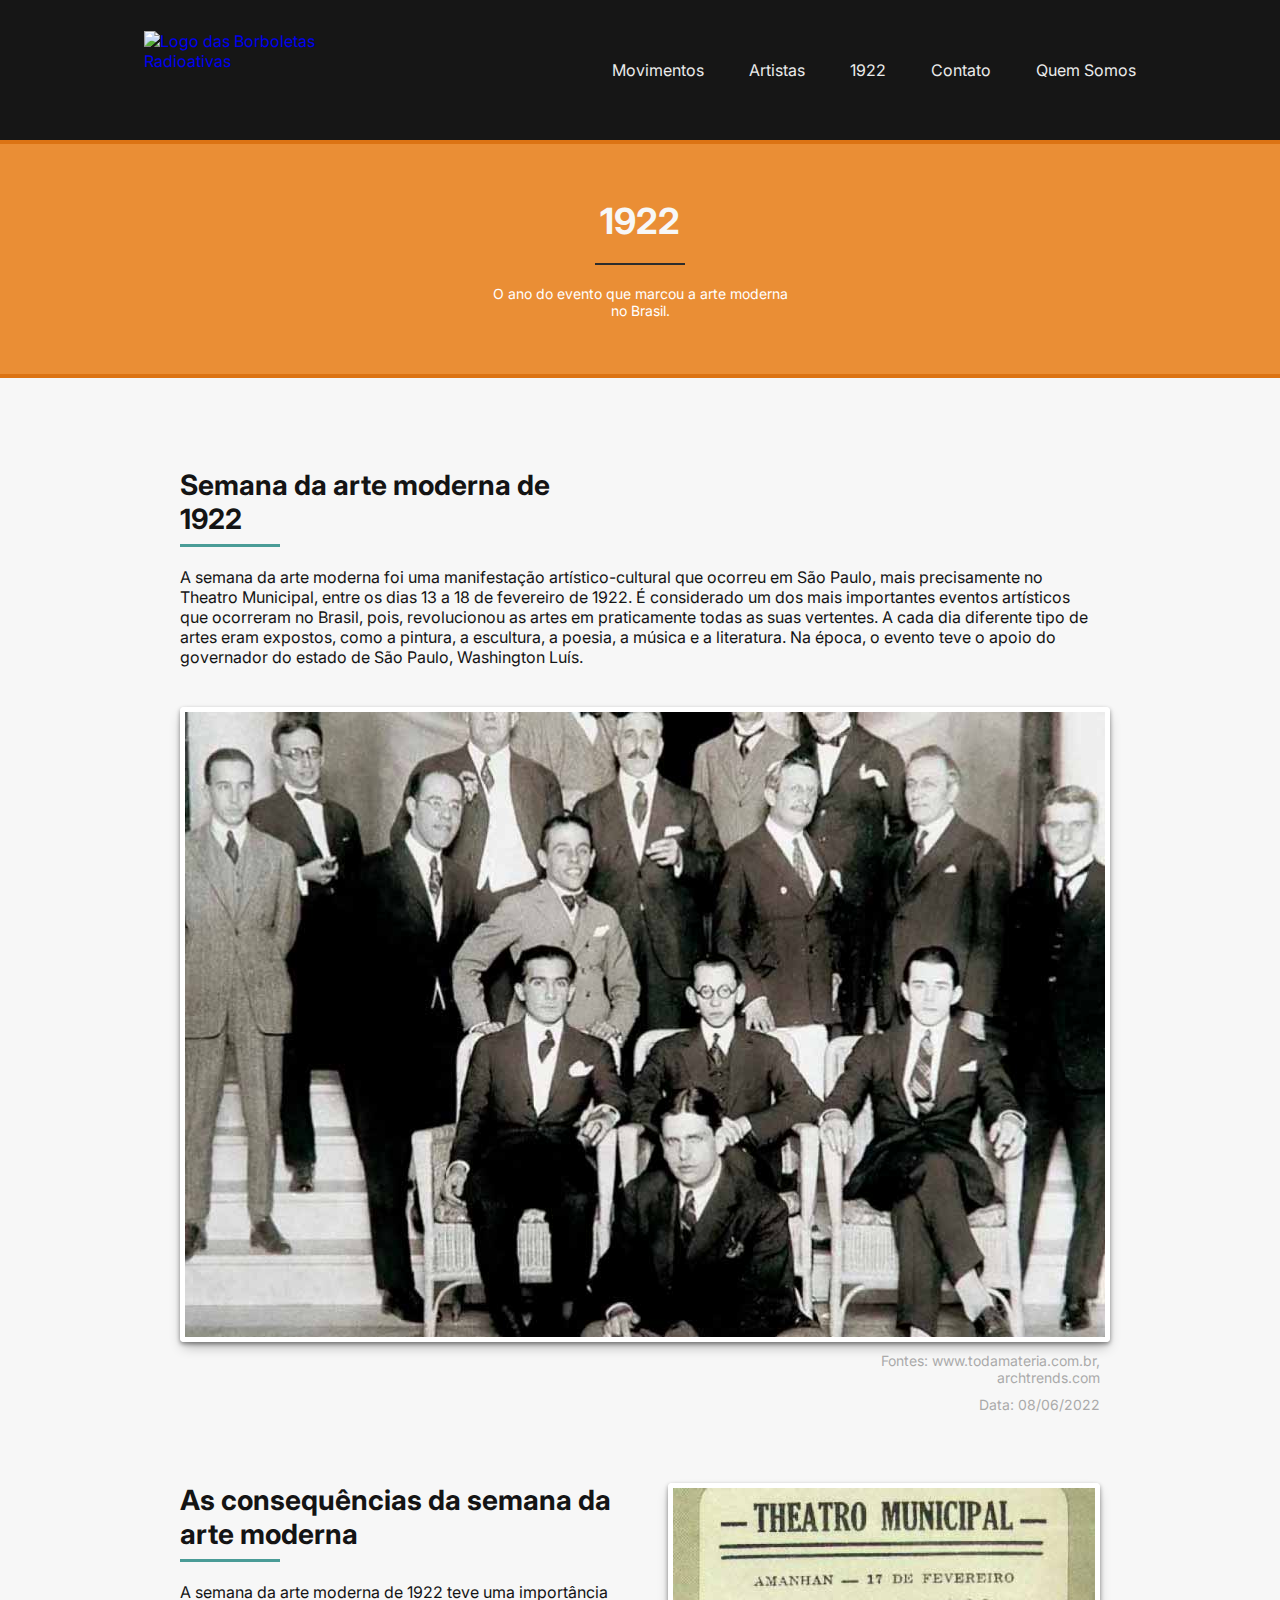
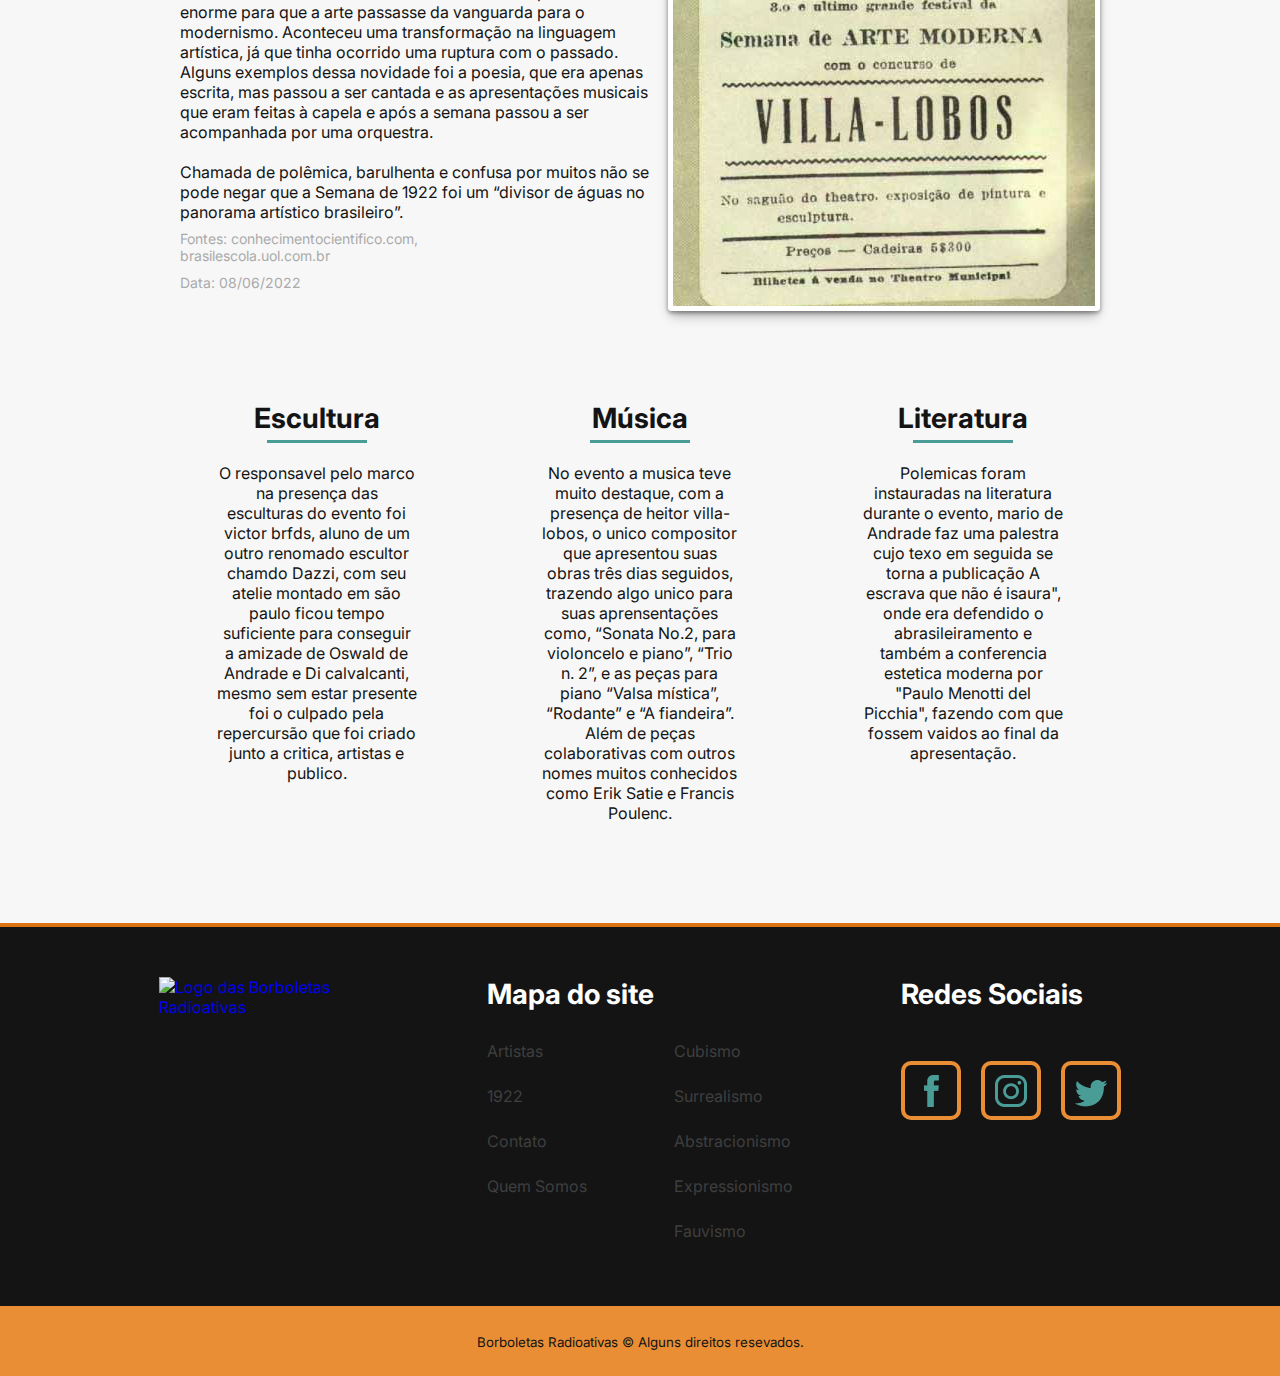
==== commit 36207e2c: "pagina 1922 complteta" ====
--- a/1922.html
+++ b/1922.html
@@ -53,8 +53,8 @@
         <p>A semana da arte moderna de 1922 teve uma importância enorme para que a arte passasse da vanguarda para o modernismo. Aconteceu uma transformação na linguagem artística, já que tinha ocorrido uma ruptura com o passado. Alguns exemplos dessa novidade foi a poesia, que era apenas escrita, mas passou a ser cantada e as apresentações musicais que eram feitas à capela e após a semana passou a ser acompanhada por uma orquestra.</p>
         <p>Chamada de polêmica, barulhenta e confusa por muitos não se pode negar que a Semana de 1922 foi um “divisor de águas no panorama artístico brasileiro”. </p>
         <footer class="fonte">
-          <small><a href="https://www.todamateria.com.br/semana-de-arte-moderna/">Fontes: www.todamateria.com.br, </a><a href="https://archtrends.com/blog/semana-de-arte-moderna-de-1922/
-            ">archtrends.com</a></small>
+          <small><a href="https://conhecimentocientifico.com/semana-de-arte-moderna-de-1922-historia-consequencias-e-principais-nomes/#:~:text=Consequ%C3%AAncias%20da%20Semana%20de%20Arte%20Moderna%20de%201922&text=Houve%20uma%20revolu%C3%A7%C3%A3o%20na%20linguagem,mas%20passou%20a%20ser%20declamada">Fontes: conhecimentocientifico.com, </a><a href="https://brasilescola.uol.com.br/literatura/semana-arte-moderna-1922.htm
+            ">brasilescola.uol.com.br</a></small>
           <small>Data: 08/06/2022</small>
         </footer>
       </article>
@@ -62,6 +62,21 @@
         <img class="img" src="img/1922/1922-img2.jpg" alt="Anúncio da última apresentação da Semana de Arte Moderna de 1922, comandada pelos espetáculos musicais de Heitor Villa-Lobos" width="422" height="418">
       </aside>
     </section>
+    <article class="destaques">
+      <h6 class="remove">algums outros destaques do evento</h6>
+      <section>
+        <h2 class="subtitulo">Escultura</h2>
+        <p class="txt">O responsavel pelo marco na presença das esculturas do evento foi victor brfds, aluno de um outro renomado escultor chamdo Dazzi, com seu atelie montado em são paulo ficou tempo suficiente para conseguir a amizade de Oswald de Andrade e Di calvalcanti, mesmo sem estar presente foi o culpado pela repercursão que foi criado junto a critica, artistas e publico.</p>
+      </section>
+      <section>
+        <h2 class="subtitulo">Música</h2>
+        <p class="txt">No evento a musica teve muito destaque, com a presença de heitor villa-lobos, o unico compositor que apresentou suas obras três dias seguidos, trazendo algo unico para suas aprensentações como, “Sonata No.2, para violoncelo e piano”, “Trio n. 2”, e as peças para piano “Valsa mística”, “Rodante” e “A fiandeira”. Além de peças colaborativas com outros nomes muitos conhecidos como Erik Satie e Francis Poulenc.</p>
+      </section>
+      <section>
+        <h2 class="subtitulo">Literatura</h2>
+        <p class="txt">Polemicas foram instauradas na literatura durante o evento, mario de Andrade faz uma palestra cujo texo em seguida se torna a publicação A escrava que não é isaura", onde era defendido o abrasileiramento e também a conferencia estetica moderna por "Paulo Menotti del Picchia", fazendo com que fossem vaidos ao final da apresentação.</p>
+      </section>
+    </article>
   </main>
 
   <footer class="footer-content">
--- a/css/style.css
+++ b/css/style.css
@@ -474,6 +474,17 @@
   margin-top:8px;
   text-align: left;
 }
+.consequencias p+ p{
+  margin-top:20px;
+}
+.destaques {
+  display: flex;
+  gap: 50px;
+  justify-content: space-around;
+}
+.destaques section p {
+  max-width:200px;
+}
 /*==========|Cubismo by Lucas Vieira|==========*/
 .Margens{
   margin-left: 300px;
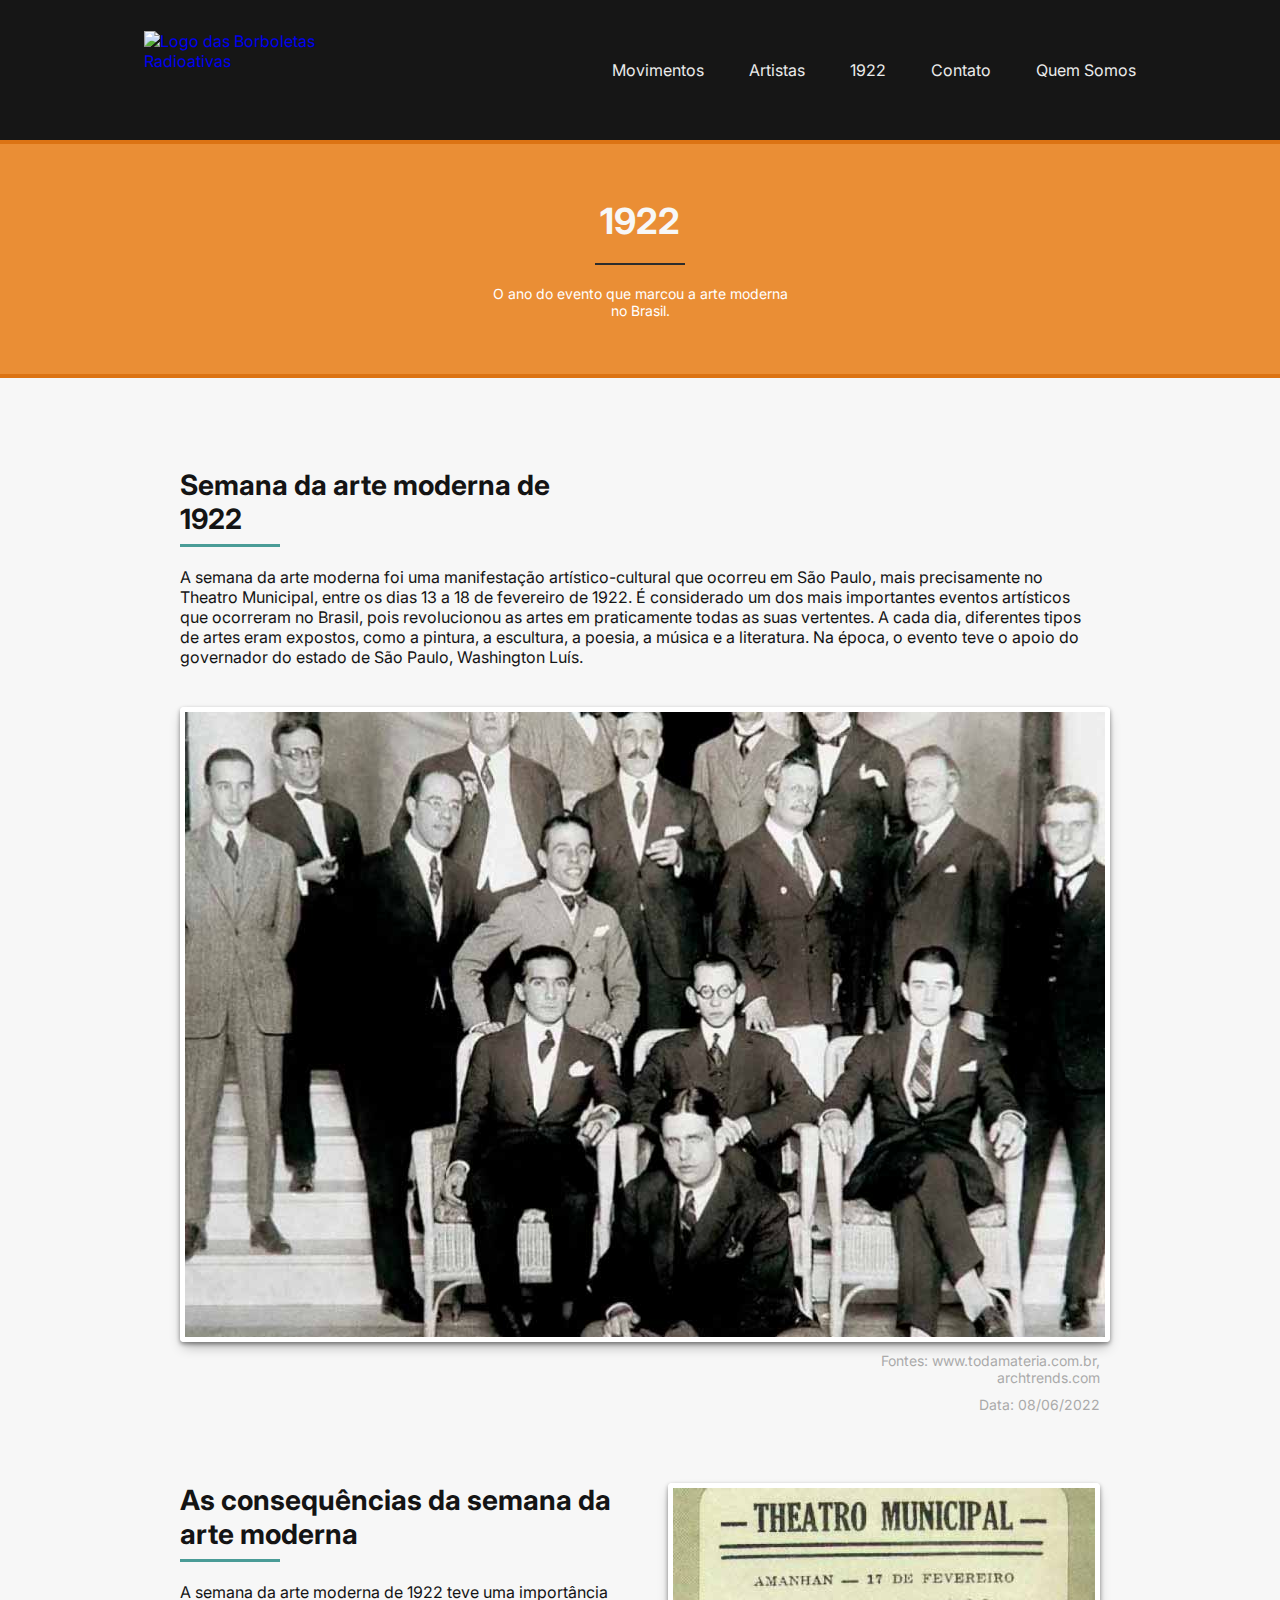
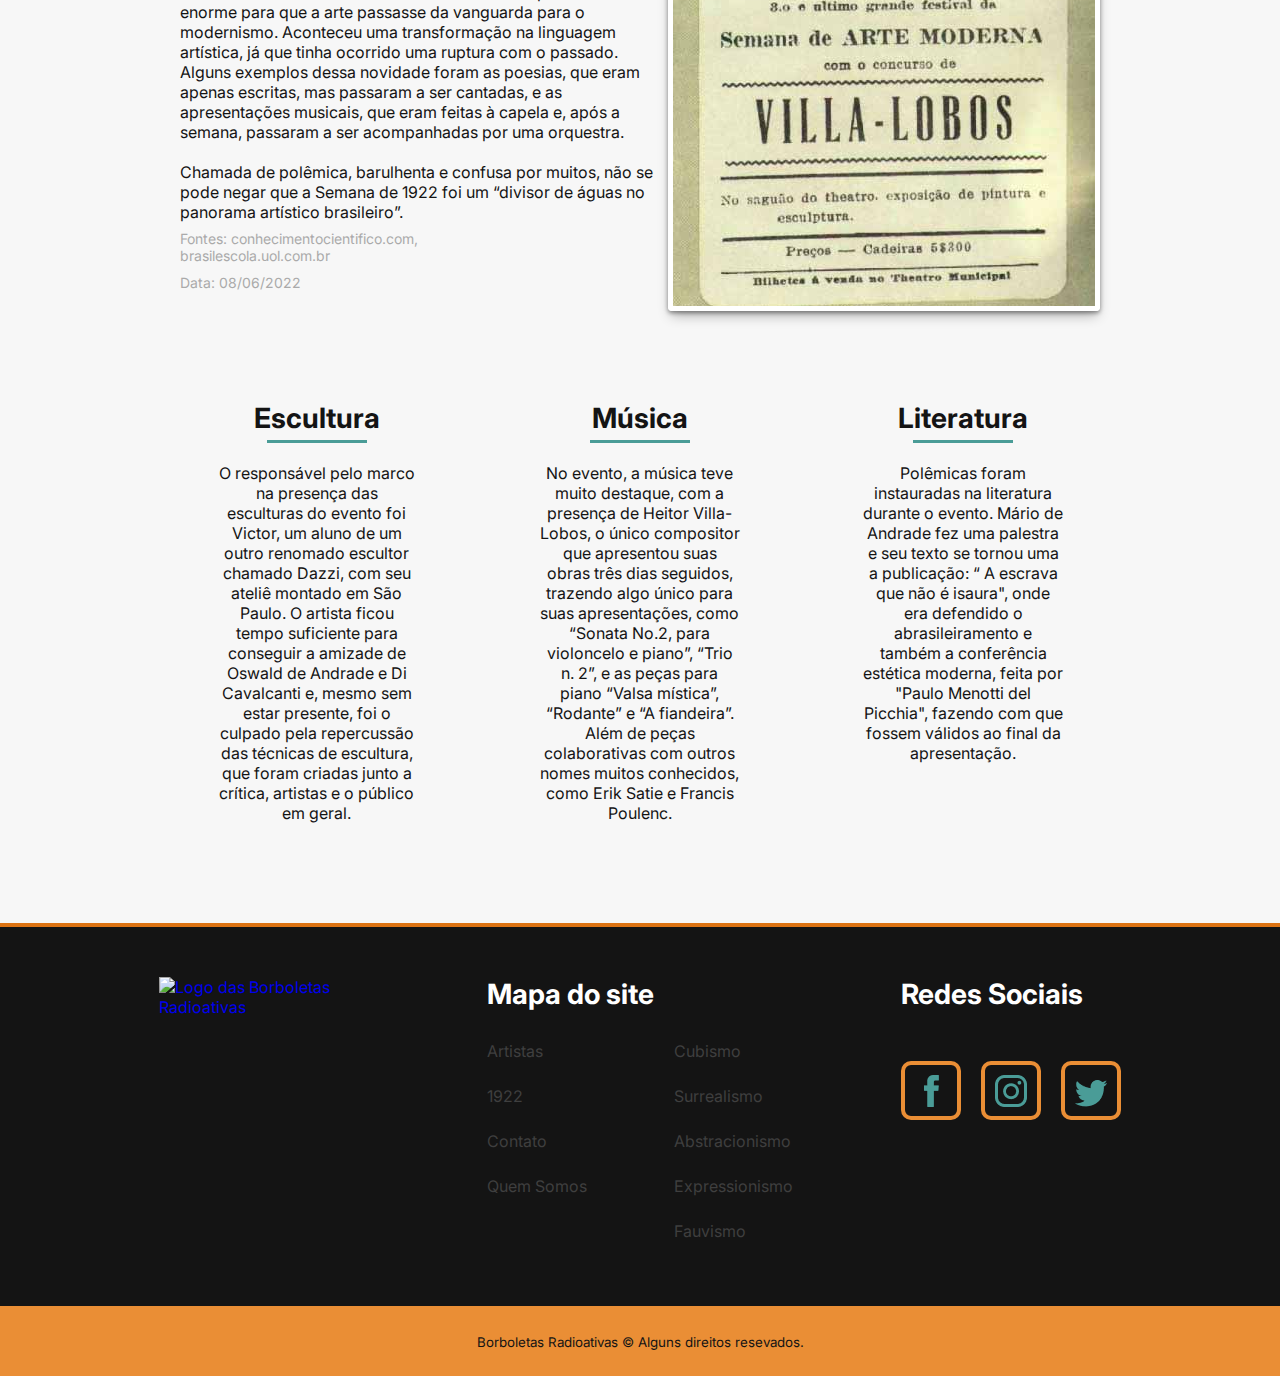
==== commit 155591fa: "textos finais com correção gramatica" ====
--- a/1922.html
+++ b/1922.html
@@ -39,19 +39,20 @@
   <main class="container">
     <article class="article eventoArte">
       <h2 class="subtitulo">Semana da arte moderna de 1922</h2>
-      <p>A semana da arte moderna foi uma manifestação artístico-cultural que ocorreu em São Paulo, mais precisamente no Theatro Municipal, entre os dias 13 a 18 de fevereiro de 1922. É considerado um dos mais importantes eventos artísticos que ocorreram no Brasil, pois, revolucionou as artes em praticamente todas as suas vertentes. A cada dia diferente tipo de artes eram expostos, como a pintura, a escultura, a poesia, a música e a literatura. Na época, o evento teve o apoio do governador do estado de São Paulo, Washington Luís.</p>
+      <p>A semana da arte moderna foi uma manifestação artístico-cultural que ocorreu em São Paulo, mais precisamente no Theatro Municipal, entre os dias 13 a 18 de fevereiro de 1922. É considerado um dos mais importantes eventos artísticos que ocorreram no Brasil, pois revolucionou as artes em praticamente todas as suas vertentes. A cada dia, diferentes tipos de artes eram expostos, como a pintura, a escultura, a poesia, a música e a literatura. Na época, o evento teve o apoio do governador do estado de São Paulo, Washington Luís.</p>
       <img class="img" src="img/1922/1922-img1.jpg" alt="Comissão Organizadora da Semana de Arte Moderna. Da esquerda para a direita: Manuel Bandeira é o segundo e Mário de Andrade, o terceiro; Oswald de Andrade aparece em primeiro plano." width="920" height="625">
       <footer class="fonte">
-        <small><a href=": https://www.todamateria.com.br/semana-de-arte-moderna/">Fontes: www.todamateria.com.br, </a><a href="https://archtrends.com/blog/semana-de-arte-moderna-de-1922/
+        <small><a href="https://www.todamateria.com.br/semana-de-arte-moderna/">Fontes: www.todamateria.com.br, </a><a href="https://archtrends.com/blog/semana-de-arte-moderna-de-1922/
           ">archtrends.com</a></small>
         <small>Data: 08/06/2022</small>
       </footer>
     </article>
     <section class="consequencias-content">
+      <h6 class="remove">consequencias</h6>
       <article class="consequencias">
         <h2 class="subtitulo">As consequências da semana da arte moderna</h2>
-        <p>A semana da arte moderna de 1922 teve uma importância enorme para que a arte passasse da vanguarda para o modernismo. Aconteceu uma transformação na linguagem artística, já que tinha ocorrido uma ruptura com o passado. Alguns exemplos dessa novidade foi a poesia, que era apenas escrita, mas passou a ser cantada e as apresentações musicais que eram feitas à capela e após a semana passou a ser acompanhada por uma orquestra.</p>
-        <p>Chamada de polêmica, barulhenta e confusa por muitos não se pode negar que a Semana de 1922 foi um “divisor de águas no panorama artístico brasileiro”. </p>
+        <p>A semana da arte moderna de 1922 teve uma importância enorme para que a arte passasse da vanguarda para o modernismo. Aconteceu uma transformação na linguagem artística, já que tinha ocorrido uma ruptura com o passado. Alguns exemplos dessa novidade foram as poesias, que eram apenas escritas, mas passaram a ser cantadas, e as apresentações musicais, que eram feitas à capela e, após a semana, passaram a ser acompanhadas por uma orquestra.</p>
+        <p>Chamada de polêmica, barulhenta e confusa por muitos, não se pode negar que a Semana de 1922 foi um “divisor de águas no panorama artístico brasileiro”.</p>
         <footer class="fonte">
           <small><a href="https://conhecimentocientifico.com/semana-de-arte-moderna-de-1922-historia-consequencias-e-principais-nomes/#:~:text=Consequ%C3%AAncias%20da%20Semana%20de%20Arte%20Moderna%20de%201922&text=Houve%20uma%20revolu%C3%A7%C3%A3o%20na%20linguagem,mas%20passou%20a%20ser%20declamada">Fontes: conhecimentocientifico.com, </a><a href="https://brasilescola.uol.com.br/literatura/semana-arte-moderna-1922.htm
             ">brasilescola.uol.com.br</a></small>
@@ -66,15 +67,16 @@
       <h6 class="remove">algums outros destaques do evento</h6>
       <section>
         <h2 class="subtitulo">Escultura</h2>
-        <p class="txt">O responsavel pelo marco na presença das esculturas do evento foi victor brfds, aluno de um outro renomado escultor chamdo Dazzi, com seu atelie montado em são paulo ficou tempo suficiente para conseguir a amizade de Oswald de Andrade e Di calvalcanti, mesmo sem estar presente foi o culpado pela repercursão que foi criado junto a critica, artistas e publico.</p>
+        <p class="txt">O responsável pelo marco na presença das esculturas do evento foi Victor, um aluno de um outro renomado escultor chamado Dazzi, com seu ateliê montado em São Paulo. O artista ficou tempo suficiente para conseguir a amizade de Oswald de Andrade e Di Cavalcanti e, mesmo sem estar presente, foi o culpado pela repercussão das técnicas de escultura, que foram criadas junto a crítica, artistas e o público em geral.
+        </p>
       </section>
       <section>
         <h2 class="subtitulo">Música</h2>
-        <p class="txt">No evento a musica teve muito destaque, com a presença de heitor villa-lobos, o unico compositor que apresentou suas obras três dias seguidos, trazendo algo unico para suas aprensentações como, “Sonata No.2, para violoncelo e piano”, “Trio n. 2”, e as peças para piano “Valsa mística”, “Rodante” e “A fiandeira”. Além de peças colaborativas com outros nomes muitos conhecidos como Erik Satie e Francis Poulenc.</p>
+        <p class="txt">No evento, a música teve muito destaque, com a presença de Heitor Villa-Lobos, o único compositor que apresentou suas obras três dias seguidos, trazendo algo único para suas apresentações, como “Sonata No.2, para violoncelo e piano”, “Trio n. 2”, e as peças para piano “Valsa mística”, “Rodante” e “A fiandeira”. Além de peças colaborativas com outros nomes muitos conhecidos, como Erik Satie e Francis Poulenc.</p>
       </section>
       <section>
         <h2 class="subtitulo">Literatura</h2>
-        <p class="txt">Polemicas foram instauradas na literatura durante o evento, mario de Andrade faz uma palestra cujo texo em seguida se torna a publicação A escrava que não é isaura", onde era defendido o abrasileiramento e também a conferencia estetica moderna por "Paulo Menotti del Picchia", fazendo com que fossem vaidos ao final da apresentação.</p>
+        <p class="txt">Polêmicas foram instauradas na literatura durante o evento. Mário de Andrade fez uma palestra e seu texto se tornou uma a publicação: “ A escrava que não é isaura", onde era defendido o abrasileiramento e também a conferência estética moderna, feita por "Paulo Menotti del Picchia", fazendo com que fossem válidos ao final da apresentação.</p>
       </section>
     </article>
   </main>
--- a/css/style.css
+++ b/css/style.css
@@ -76,7 +76,6 @@
 }
 .navegacao ul {
   display: none;
-  position:absolute;
   background: #161616;
   border-radius:4px;
   border:1px solid black;
@@ -140,7 +139,7 @@
   font-style: normal;
 }
 
-/*==========|Conteúdo Home by Dimitri|==========*/
+/*==========|Home by Dimitri|==========*/
 .container {
   max-width:920px;
   margin: 0 auto;
@@ -380,7 +379,7 @@
   background-color: #00747C;
 }
 .artistas-bio-button h2 {
-  margin:10px 0px 20px 0px;
+  margin:10px 0px 15px 0px;
 }
 .artistas-bio-button p {
   max-width: 400px;
@@ -412,9 +411,11 @@
   color:white;
 }
 tbody tr td{
+  padding:5px;
   border: 2px #DC7313 solid;
 }
 tfoot tr td{
+  padding:5px;
   border: 2px #DC7313 solid;
 }
 thead tr {
@@ -422,6 +423,7 @@
 }
 td {
   max-width:130px;
+  font-size:14px;
 }
 
 /*==========|Fauvismo by Dimitri|==========*/
@@ -443,8 +445,11 @@
   grid-template-columns: 1fr 1fr;
   gap:20px;
 }
-
-/*==========|1922 by Dimitri|==========*/
+.galeria section p {
+  margin:5px 0 0 5px;
+}
+
+/*==========|1922 by Dimitri and Lucas Pereira|==========*/
 .eventoArte .subtitulo{
   text-align: left;
   max-width: 380px;
@@ -463,6 +468,9 @@
 .consequencias{
   align-self: flex-start;
 }
+.tst {
+  margin-bottom:15px;
+}
 .consequencias .subtitulo{
   margin-top: 0;
   text-align: left;
@@ -474,7 +482,7 @@
   margin-top:8px;
   text-align: left;
 }
-.consequencias p+ p{
+.consequencias p + p{
   margin-top:20px;
 }
 .destaques {
@@ -485,23 +493,19 @@
 .destaques section p {
   max-width:200px;
 }
+
 /*==========|Cubismo by Lucas Vieira|==========*/
-.Margens{
-  margin-left: 300px;
-  margin-right: 300px;
-}
 .titulo1{
-  font-family: 'Segoe UI', Tahoma, Geneva, Verdana, sans-serif;
   margin-top: 90px;
   margin-bottom: 20px;
   text-align: center;
 }
 .textoOrigem{
+  margin-bottom: 20px;
   text-align: center;
 }
 .titulo2{
-  font-family: 'Segoe UI', Tahoma, Geneva, Verdana, sans-serif;
-  margin-top: 50px;
+  margin-top: 20px;
   margin-bottom: 20px;
   text-align: center;
 }
@@ -514,20 +518,21 @@
   list-style:decimal;
   text-align: left;
 }
-.caracteristicas{
+.caracteristicas .lista{
   display:block;
-  margin-left: 270px;
-  margin-right: 190px;
+  width: 450px;
+  margin-left: 1px;
+  margin-bottom: 20px;
+  margin-bottom: 20px;
 }
 /* CÉZANNIANA */
 .titulo3{
   margin-top: 50px;
   margin-bottom: 20px;
-  font-family: 'Segoe UI', Tahoma, Geneva, Verdana, sans-serif;
   text-align:left;
 }
 .txtCezan{
-  margin-top: 105px;
+  margin-top: 100px;
   margin-left:400px;
   text-align: left;
   margin-bottom: 180px;
@@ -535,165 +540,145 @@
 .cezanimg{
   float: left;
 }
-
 .smallleft{
   display: block;
   text-align: left;
   color: #4A9C97;
-  margin-top:5px;
-}
-
+  margin-top:8px;
+}
 /* ANALÍTICA */
 .titulo4{
   margin-bottom: 20px;
   margin-top: 50px;
-  font-family: 'Segoe UI', Tahoma, Geneva, Verdana, sans-serif;
   text-align:right;
 }
 .txtanalit{
-  margin-top:130px;
+  margin-top: 120px;
   margin-right: 400px;
   text-align: right;
   margin-bottom: 170px;
-
 }
 .analitimg{
   float:right;
 }
-
 .smallanalitc{
   text-align: right;
   display:block;
   color: #4A9C97;
-  margin-top: 5px;
-}
-
-
+  margin-top: 8px;
+}
 /* SINTÉTICA */
 .titulo5{
   margin-bottom: 20px;
   margin-top: 50px;
-  font-family: Arial, Helvetica, sans-serif;
   text-align: left;
 }
 .txtsintet{
-  margin-top: 120px;
+  margin-top: 110px;
   margin-left:400px;
   text-align: left;
   margin-bottom: 180px;
 }
-
 .sintetimg{
   float: left;
 }
-
 .smallsintetic{
   display: block;
   text-align: left;
   color: #4A9C97;
-  margin-top: 5px;
-}
-
-.pintores{
+  margin-top: 8px;
+}
+.titulopintores{
+  margin-top: 200px;
+}
+.pintores {
   display: block;
   margin:0 auto;
-  width:125px;
-}
-
+  width:150px;
+}
 .titulolista2{
   text-align: center;
   margin-bottom: 20px;
   margin-top: 50px;
 }
-
 .caracteristicas{
   display: block;
   margin:auto;
   width:260px;
 }
 
-/* CSS Quem somos */
-.Main{
-  margin-left:300px;
-  margin-right:300px;
-}
-
-/* dimitri */
-.titulo{
-  text-align: left;
-  margin-top: 50px;;
-}
-.biografiaD{
-  height: 224px;
-  margin-top:50px;
-  margin-left: 300px;
-  text-align: left;
-}
-.foto{
-  width: 268px;
-  float: left;
-}
-
-/* dany */
-.tituloDANY{
+/*==========|QuemSomos by Lucas Pereira|==========*/
+.center{
+  justify-items: center;
+}
+.container-dimitri{
+  margin-top: 100px;
+  margin-bottom: 100px;
+  align-items: center;
+  display: flex;
+  flex-direction: row-reverse;
+  justify-content: left;
+}
+.paginas{
+  display: flex;
+  gap: 5px;
+  justify-content: left;
+}
+.paginas li{
+  border-radius: 5px;
+  background-color: #00747C;
+  padding: 5px;
+}
+.paginas li a{
+  color: #ebebeb;
+}
+.meutitulo{
+  margin-top: 5px;
+  margin-bottom: 10px;
+}
+.mover{
+  margin-left: 20px;
+}
+.container-dany{
+  margin-bottom: 100px;
+  align-items: center;
+  margin-top: 60px;
+  display: flex;
+}
+.titulodany{
+  margin-bottom: 10px;
+  margin-top: 30px;
   text-align: right;
 }
-.fotoDa{
-  width: 268px;
-  float: right;
-}
-.biografiaDANY{
-  height: 224px;
-  margin-right: 300px;
+.textodany li{
   text-align: right;
-  margin-top:50px;
-}
-
-/* lucaspereira */
-.tituloLUCAS{
-  text-align: left;
-}
-.fotoLu{
-  width: 268px;
-  float: left;
-}
-.biografiaLUCAS{
-  margin-top: 50px;
-  height: 224px;
-  margin-left: 300px;
-  text-align: left;
-}
-
-/* lucasvieira */
-.tituloLUC{
+}
+.meutitulo2{
   text-align: right;
-}
-.fotoLuc{
-  width:268px;
-  float: right;
-}
-.biografiaLUC{
-  height: 224px;
-  margin-top: 50px;
-  margin-right: 300px;
+  margin-top: 5px;
+  margin-bottom: 5px;
+}
+.paginas2{
+  gap: 5px;
+  justify-content:right;
+  display:flex;
+}
+.paginas2 li{
+  padding: 5px;
+  background-color: #00747C;
+  border-radius: 5px;
+}
+.paginas2 li a{
+  color:#ebebeb;
   text-align: right;
 }
-
-/* mathues */
-.tituloMAT{
-  text-align: left;
-}
-.fotoMat{
-  width: 268px;
-  float:left;
-}
-.biografiaMAT{
-  margin-top: 60px;
-  height: 224px;
-  margin-left: 300px ;
-  text-align: left;
-}
-
+.todoarticle{
+  margin-right: 20px;
+}
+.matheus{
+  text-decoration: line-through;
+  color: #3f3f3f;
+}
 
 /*==========|Expressionismo by Lucas Pereira|==========*/
 .exp h2{
@@ -724,7 +709,7 @@
   margin-top:60px;
 }
 
-/*==========|Expressionismo by Dany Jonathan|==========*/
+/*==========|Surrealismo by Dany Jonathan|==========*/
 .sectionSur {
   display: flex;
   justify-content: space-around;
@@ -774,7 +759,6 @@
 }
 .principais aside ul li {
   padding: 5px;
-
 }
 .principais article ul li {
   padding: 5px;
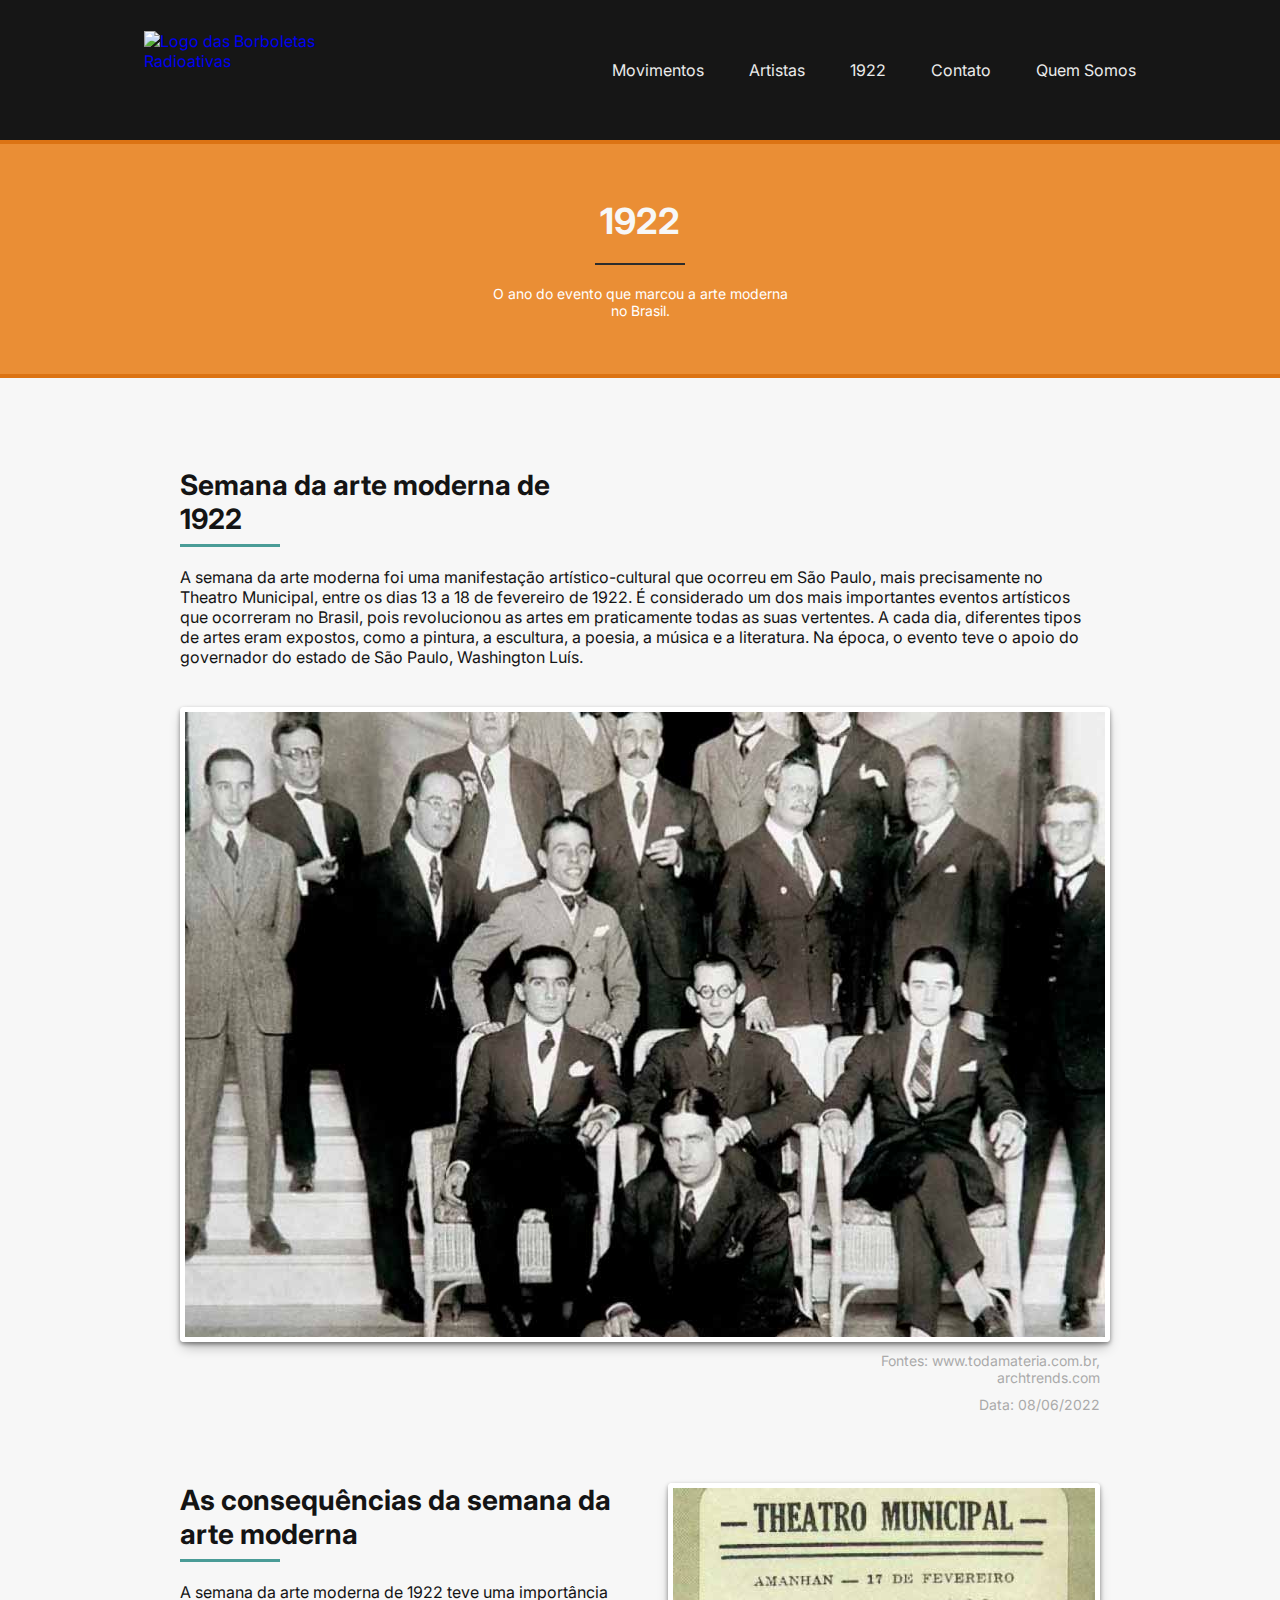
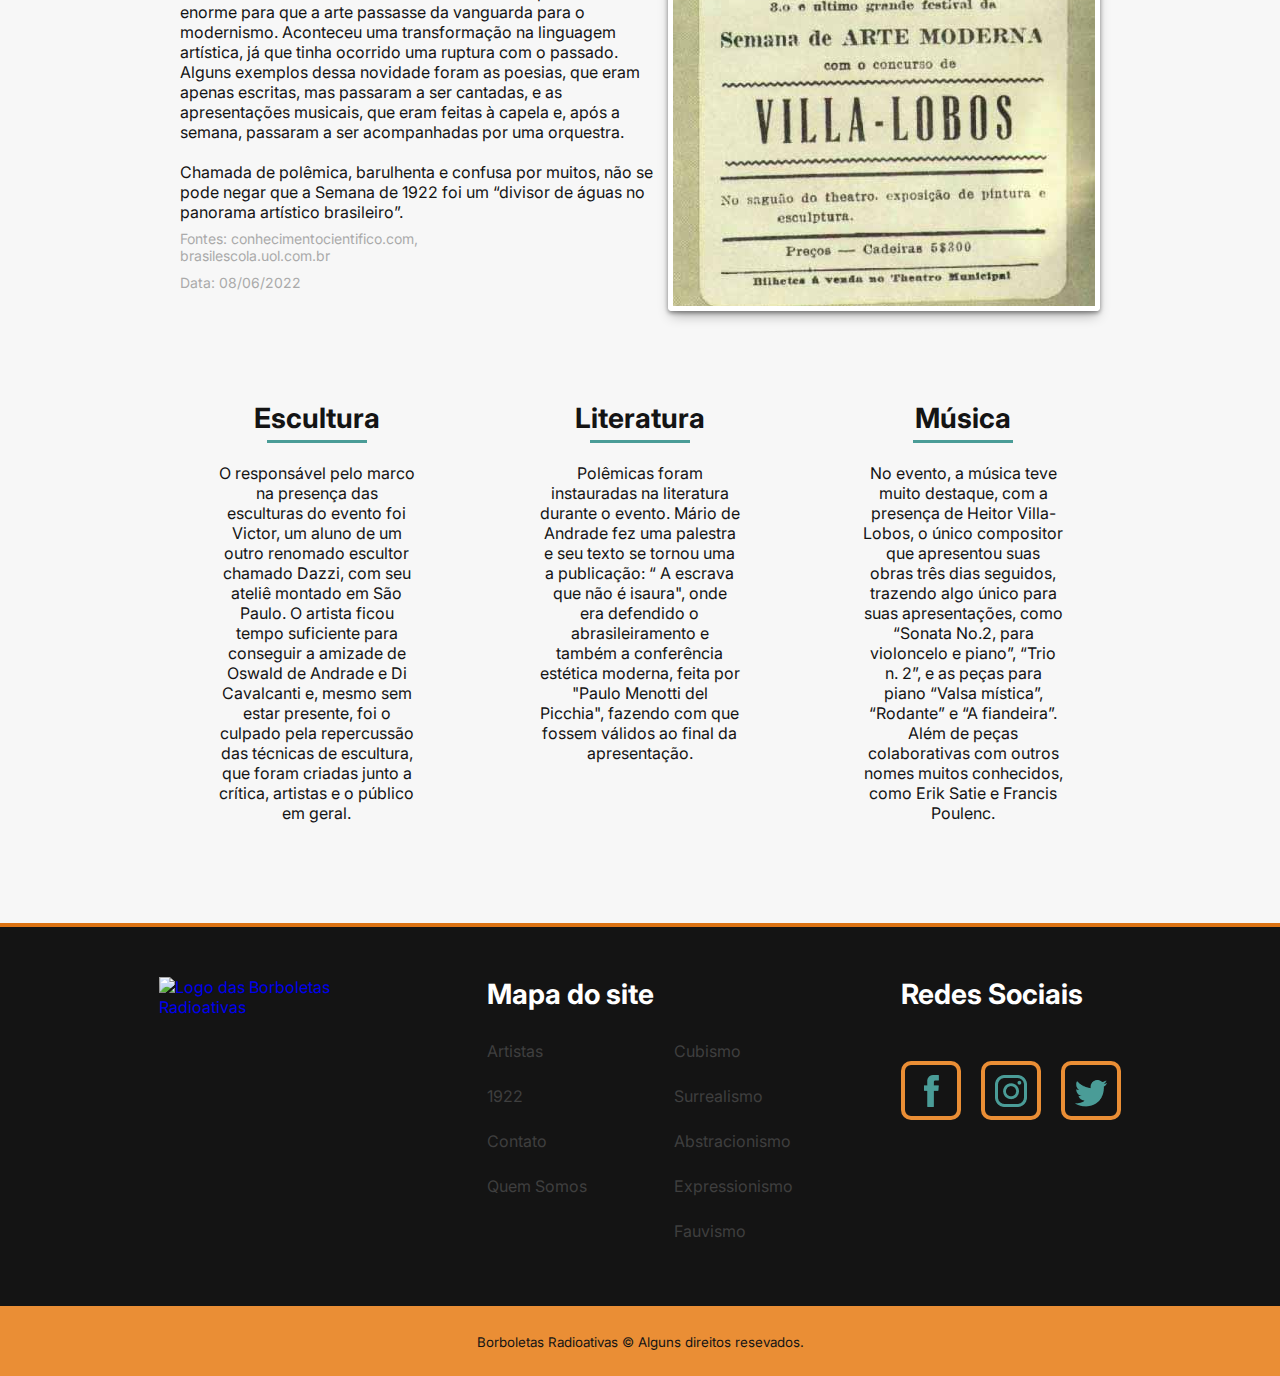
==== commit becda4f5: "Trabalho Finalizado com sucesso by Dimitri, Lucas Vieira, Lucas Pereira e Dany Jonathan" ====
--- a/1922.html
+++ b/1922.html
@@ -71,13 +71,14 @@
         </p>
       </section>
       <section>
+        <h2 class="subtitulo">Literatura</h2>
+        <p class="txt">Polêmicas foram instauradas na literatura durante o evento. Mário de Andrade fez uma palestra e seu texto se tornou uma a publicação: “ A escrava que não é isaura", onde era defendido o abrasileiramento e também a conferência estética moderna, feita por "Paulo Menotti del Picchia", fazendo com que fossem válidos ao final da apresentação.</p>
+      </section>
+      <section>
         <h2 class="subtitulo">Música</h2>
         <p class="txt">No evento, a música teve muito destaque, com a presença de Heitor Villa-Lobos, o único compositor que apresentou suas obras três dias seguidos, trazendo algo único para suas apresentações, como “Sonata No.2, para violoncelo e piano”, “Trio n. 2”, e as peças para piano “Valsa mística”, “Rodante” e “A fiandeira”. Além de peças colaborativas com outros nomes muitos conhecidos, como Erik Satie e Francis Poulenc.</p>
       </section>
-      <section>
-        <h2 class="subtitulo">Literatura</h2>
-        <p class="txt">Polêmicas foram instauradas na literatura durante o evento. Mário de Andrade fez uma palestra e seu texto se tornou uma a publicação: “ A escrava que não é isaura", onde era defendido o abrasileiramento e também a conferência estética moderna, feita por "Paulo Menotti del Picchia", fazendo com que fossem válidos ao final da apresentação.</p>
-      </section>
+
     </article>
   </main>
 
